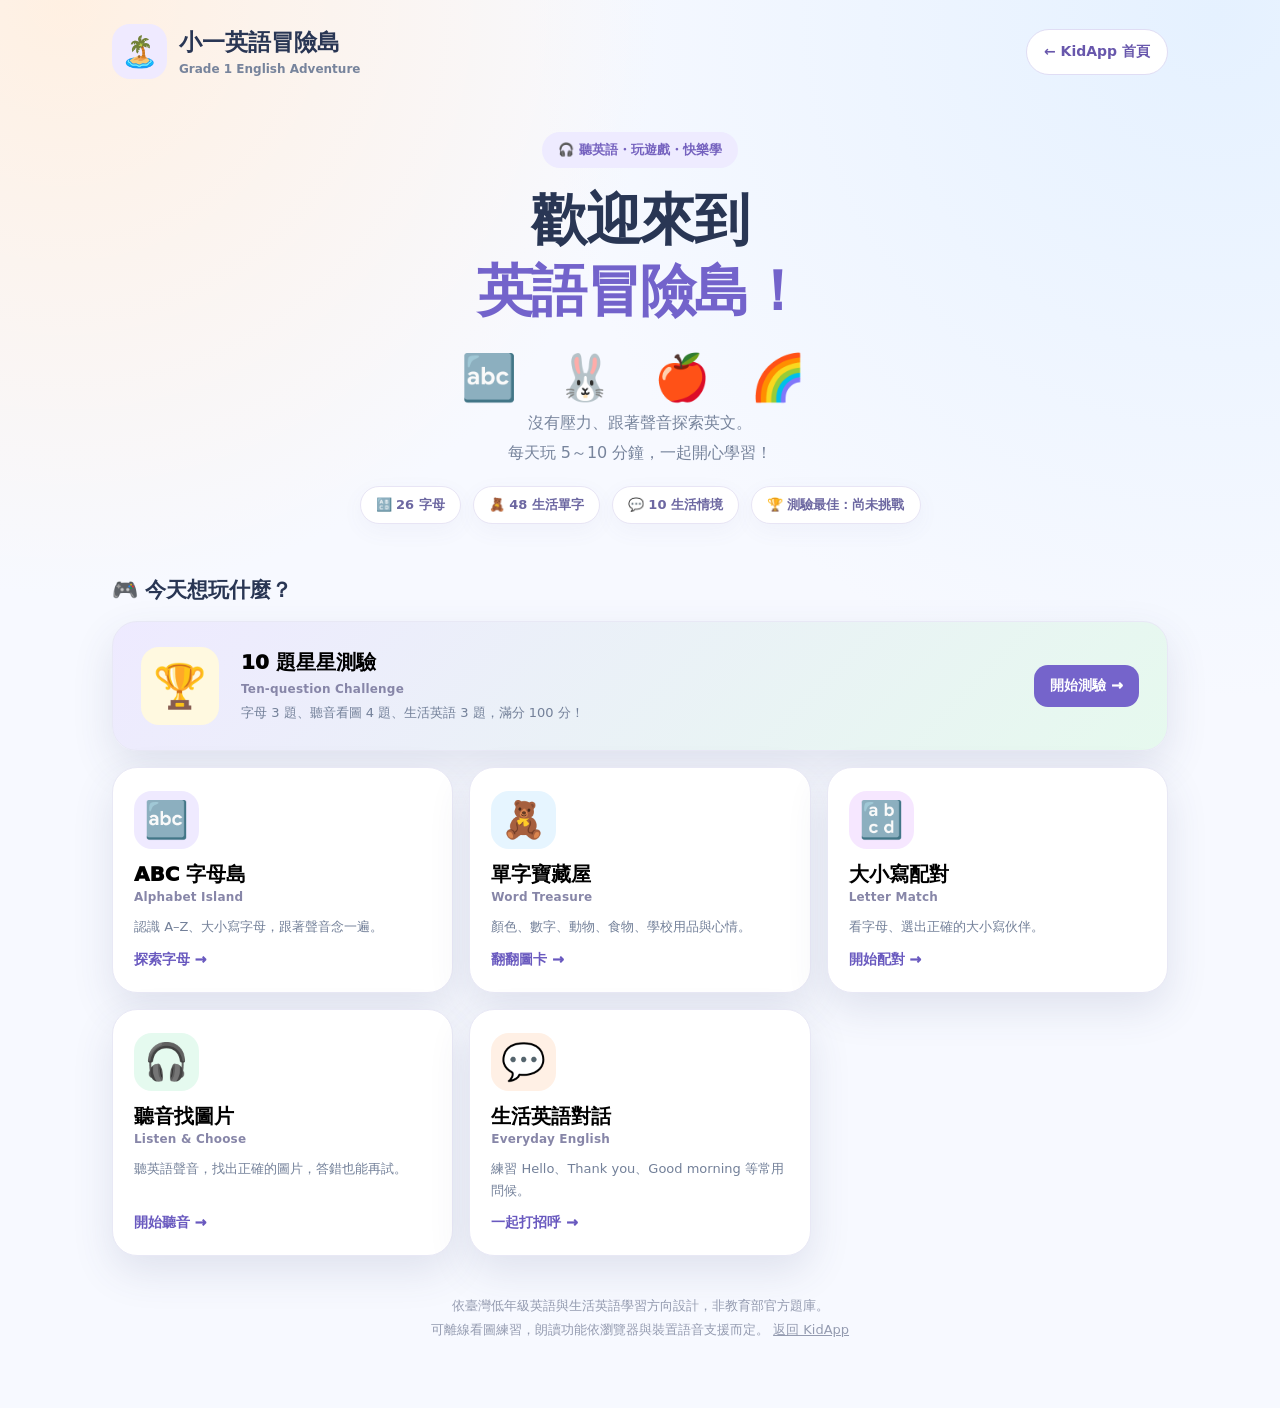
==== apps/english-grade1/index.html @ 3c9b01a4 "Add Grade 1 English Adventure with alphabet, listening, dialogue and 10-question quiz" ====
<!doctype html>
<html lang="zh-Hant">
<head>
<meta charset="utf-8"><meta name="viewport" content="width=device-width,initial-scale=1,viewport-fit=cover"><meta name="theme-color" content="#f7f9ff">
<meta name="description" content="KidApp 小一英語冒險島：以臺灣低年級英語聽說與生活主題為方向，互動認字母、聽音看圖、打招呼和十題星星測驗。">
<title>小一英語冒險島｜KidApp</title>
<style>
:root{--ink:#293654;--light:#77849c;--purple:#7461c5;--edge:#e8e8f5;--mint:#41b59a;--bg:#f7f9ff;--shadow:0 16px 40px #3e4a7920}
*{box-sizing:border-box} html{scroll-behavior:smooth} body{margin:0;background:radial-gradient(circle at 5% 0,#fff0e2 0,transparent 32%),radial-gradient(circle at 95% 1%,#e5f1ff 0,transparent 37%),var(--bg);font-family:ui-rounded,"Noto Sans TC","PingFang TC",system-ui,sans-serif;color:var(--ink);min-height:100vh}button{font:inherit;cursor:pointer;-webkit-tap-highlight-color:transparent}button:focus-visible,a:focus-visible{outline:4px solid #a393ef;outline-offset:3px}button:disabled{cursor:default}a{text-decoration:none;color:inherit}
.shell{max-width:1100px;margin:0 auto;padding:24px 22px 65px}.top{display:flex;align-items:center;justify-content:space-between;gap:14px}.brand{display:flex;gap:12px;align-items:center}.brand-mark{width:55px;height:55px;background:#efeaff;border-radius:18px;display:grid;place-items:center;font-size:30px}.brand b{display:block;font-size:23px;font-weight:950}.brand small{font-size:12px;color:var(--light);font-weight:750}.home-link,.little{display:inline-flex;align-items:center;justify-content:center;min-height:46px;padding:10px 17px;border-radius:99px;font-size:14px;font-weight:850;border:1px solid #e0ddf4;background:white;color:#6857ac}.home-link:hover,.little:hover{background:#f4f0ff}
.hero{text-align:center;padding:53px 20px 42px;position:relative}.hero .bubble{display:inline-block;background:#eeebff;color:#7562bf;padding:9px 16px;border-radius:99px;font-weight:900;font-size:13px}.hero h1{font-size:clamp(32px,5.8vw,56px);font-weight:950;letter-spacing:-1.7px;line-height:1.27;margin:16px 0}.hero h1 span{color:#7363cb}.hero p{font-size:16px;color:var(--light);line-height:1.85;margin:0}.hero-art{font-size:45px;letter-spacing:13px;margin:25px auto 4px}.eyebrow{font-size:21px;font-weight:950;margin:10px 0 17px}.hub-stat{display:flex;gap:12px;justify-content:center;margin-top:19px;flex-wrap:wrap}.stat{border:1px solid #e8e5f5;background:#fff;box-shadow:0 7px 22px #6b61a20d;border-radius:99px;font-size:13px;color:#6c67a1;padding:9px 15px;font-weight:850}
.games{display:grid;grid-template-columns:repeat(3,minmax(0,1fr));gap:16px}.game-card{border:1px solid var(--edge);border-radius:25px;background:#fff;min-height:204px;text-align:left;padding:23px 21px;box-shadow:var(--shadow);display:flex;flex-direction:column;align-items:flex-start;gap:12px;position:relative;transition:transform .18s,box-shadow .18s}.game-card:hover{transform:translateY(-4px);box-shadow:0 20px 50px #4b4e9329}.game-card .card-icon{height:58px;width:65px;border-radius:18px;background:var(--card-bg,#f0eafe);display:grid;place-items:center;font-size:36px}.game-card strong{font-size:20px;font-weight:950}.game-card .english{font-size:12px;letter-spacing:.2px;color:#8786a8;font-weight:800;margin-top:-10px}.game-card .desc{font-size:13px;line-height:1.7;color:#738099;flex:1}.game-card .go{font-size:14px;color:#6959bf;font-weight:950}.game-card.featured{background:linear-gradient(135deg,#eeeaff,#e6f9ee);grid-column:span 3;min-height:130px;flex-direction:row;align-items:center;padding:22px 28px;gap:22px}.game-card.featured .card-icon{width:78px;height:78px;flex-shrink:0;font-size:43px}.game-card.featured .card-contents{display:flex;flex-direction:column;gap:9px;flex:1}.game-card.featured .english{margin:-3px 0}.game-card.featured .go{padding:12px 16px;background:#7564cb;color:white;border-radius:14px}.lesson-head{display:flex;align-items:center;justify-content:space-between;gap:10px;margin:22px 0 19px}.lesson-head strong{font-size:20px;font-weight:950}.lesson-head .actions{display:flex;gap:8px;flex-wrap:wrap;justify-content:end}.scene[hidden],.overlay[hidden]{display:none!important}.panel{background:#fff;border:1px solid var(--edge);border-radius:26px;box-shadow:var(--shadow);padding:29px 27px}.guide{color:var(--light);line-height:1.8;font-size:14px;margin:0 0 18px}.choice-set{display:grid;grid-template-columns:repeat(4,minmax(0,1fr));gap:13px}.tile{background:#fff;border:2px solid #e6e4f5;border-radius:22px;min-height:115px;padding:12px 6px;display:flex;flex-direction:column;align-items:center;justify-content:center;gap:6px;box-shadow:0 5px 0 #eeedf8;transition:transform .12s,border-color .12s}.tile:hover:not(:disabled){transform:translateY(-2px);border-color:#b2a4e3}.tile .pic{font-size:54px;line-height:1.25}.tile .under{font-size:13px;font-weight:850;color:#6b748d}.tile .letter-big{font-size:56px;font-weight:950;color:#7662c7}.tile .number-icon{font-size:45px;font-weight:950;color:#6e66be}.color-dot{width:80px;height:80px;border-radius:50%;border:4px solid #fff;box-shadow:0 0 0 2px #dcdce9;display:inline-block}.tile.correct{background:#e7fbf1;border-color:#44bd90;box-shadow:0 5px 0 #caeedd}.tile.wrong{background:#fff0f0;border-color:#e9929b;box-shadow:0 5px 0 #f7e0e3}.tile.selected{border-color:#9786db;background:#f6f2ff}.text-button{border:1px solid #ddd7f2;background:#fff;border-radius:15px;min-height:47px;padding:9px 16px;font-size:14px;font-weight:850;color:#6c5bb6}.main-button{min-height:51px;background:#7561cd;border:0;color:#fff;font-weight:950;font-size:16px;border-radius:15px;padding:12px 22px;box-shadow:0 5px 0 #5746a0}.main-button:hover{background:#6652ba}.main-button:disabled{opacity:.45}.control-row{display:flex;align-items:center;justify-content:space-between;flex-wrap:wrap;gap:12px;margin-top:25px}.muted{color:var(--light)}
.progress{display:flex;justify-content:space-between;font-size:13px;color:#7a80a0;font-weight:900}.track{height:11px;background:#efecf7;border-radius:99px;overflow:hidden;margin:12px 0 23px}.track span{display:block;background:linear-gradient(90deg,#9681df,#40bfa1);height:100%;width:0%;border-radius:99px;transition:width .2s}.focus{text-align:center;padding:16px 12px 24px}.focus .label{font-size:13px;color:#7868b9;font-weight:900;background:#f1edff;border-radius:99px;display:inline-block;padding:8px 14px}.focus .prompt{font-size:clamp(23px,4vw,33px);font-weight:950;line-height:1.5;margin:15px auto;max-width:690px}.focus .sub{color:#8d8fac;font-size:13px;font-weight:750}.feedback{margin:24px auto 0;text-align:center;padding:15px 16px;background:#f7f6fd;color:#737e98;min-height:64px;border-radius:17px;line-height:1.7;font-weight:800;max-width:770px}.feedback.good{background:#e6f8ef;color:#23885e}.feedback.retry{background:#fff0f1;color:#b9626f}.pic-large{font-size:104px;line-height:1.3}.big-letter{font-size:clamp(82px,18vw,156px);color:#7662c7;line-height:1.2;font-weight:950}.big-letter small{color:#c2afd9;font-size:.52em}.learn-card{display:flex;flex-direction:column;align-items:center;text-align:center;min-height:330px;justify-content:center;background:#f8f5ff;border:1px dashed #d9cff0;border-radius:23px;padding:25px;gap:7px}.learn-card .example{font-size:19px;font-weight:850;color:#7564b5}.learn-card .meaning{color:#75809c}.learn-toolbar{display:flex;justify-content:center;align-items:center;gap:10px;flex-wrap:wrap;margin:19px auto}.tabs{display:flex;gap:8px;overflow:auto;padding:6px 1px 15px}.tab{flex-shrink:0;min-height:44px;padding:9px 15px;border:1px solid #e6e3f5;border-radius:99px;background:white;color:#7a77ab;font-size:13px;font-weight:900}.tab.active{color:white;background:#7664c8;border-color:#7664c8}.word-top{font-size:18px;font-weight:950;margin:6px 0}.word-choice{display:grid;grid-template-columns:repeat(4,1fr);gap:10px}.lesson-index{font-size:12px;color:#7e89a0;font-weight:850}.cards-grid{display:grid;grid-template-columns:repeat(4,minmax(0,1fr));gap:12px}.word-card{padding:14px 10px;border:1px solid #e6e4f2;border-radius:19px;background:#fff;text-align:center;min-height:142px;display:flex;flex-direction:column;align-items:center;justify-content:center;gap:3px}.word-card:hover{background:#f7f4ff}.word-card .symbol{font-size:49px;line-height:1.35}.word-card b{font-size:17px;font-weight:950}.word-card small{font-size:12px;color:#77829c}.sentence-question{font-size:clamp(25px,4vw,37px);font-weight:950;color:#6b58b6;line-height:1.5;margin:16px auto;max-width:700px}.phrase-option{font-size:17px;font-weight:900;min-height:99px}.finish{text-align:center;padding:20px 14px}.finish .trophy{font-size:81px}.finish h2{font-size:clamp(27px,5vw,39px);margin:12px auto}.finish .result{font-size:34px;font-weight:950;color:#bd7c25;background:#fff5df;border-radius:99px;display:inline-block;padding:15px 30px;margin:10px auto}.review{margin:28px auto;text-align:left;max-width:730px}.review details{border:1px solid var(--edge);border-radius:19px;background:#f8f7ff;padding:15px}.review summary{cursor:pointer;font-weight:900}.review li{margin:14px 8px;line-height:1.8;color:#4c5570}.start-gate{text-align:center;padding:50px 22px}.start-gate .art{font-size:64px}.start-gate p{color:#7c83a0;line-height:1.9}.start-gate h2{font-size:30px}.bottom{text-align:center;margin-top:38px;color:#949bb0;font-size:13px;line-height:1.9}
@media(max-width:820px){.games{grid-template-columns:repeat(2,minmax(0,1fr))}.game-card.featured{grid-column:span 2}.choice-set,.cards-grid{grid-template-columns:repeat(3,minmax(0,1fr))}.game-card{min-height:195px}}@media(max-width:540px){.shell{padding:15px 12px 48px}.top{gap:8px}.brand-mark{height:45px;width:45px;font-size:24px}.brand b{font-size:19px}.brand small{font-size:10px}.home-link{font-size:12px;min-height:42px;padding:8px 11px}.hero{padding:42px 11px 35px}.hero .bubble{font-size:12px}.hero p{font-size:14px}.hero-art{font-size:37px;letter-spacing:5px}.games{grid-template-columns:1fr;gap:13px}.game-card,.game-card.featured{grid-column:span 1;min-height:0;padding:20px}.game-card.featured{flex-wrap:wrap;gap:12px}.game-card.featured .card-icon{width:62px;height:62px;font-size:33px}.game-card.featured .go{margin-left:auto}.game-card .card-icon{width:56px;height:56px;font-size:31px}.game-card strong{font-size:19px}.panel{padding:17px 13px;border-radius:19px}.lesson-head{margin:14px 0}.lesson-head strong{font-size:17px}.choice-set{grid-template-columns:repeat(2,minmax(0,1fr));gap:11px}.cards-grid{grid-template-columns:repeat(2,minmax(0,1fr))}.tile{min-height:109px;border-radius:17px}.tile .pic{font-size:49px}.tile .letter-big{font-size:48px}.focus{padding:17px 5px}.focus .prompt{font-size:24px}.control-row{flex-direction:row}.control-row .main-button{margin-left:auto}.learn-card{min-height:280px}.big-letter{font-size:103px}.pic-large{font-size:82px}.word-card{min-height:135px}.word-card .symbol{font-size:39px}.sentence-question{font-size:26px}.phrase-option{font-size:15px}.start-gate{padding:34px 10px}}
@media(max-width:350px){.brand b{font-size:17px}.home-link{font-size:11px;padding:7px 9px}.tile .under{font-size:11px}.game-card.featured .go{width:100%;text-align:center}.hero-art{font-size:31px}}
@media(prefers-reduced-motion:reduce){*,*:before,*:after{animation:none!important;transition:none!important;scroll-behavior:auto!important}}
</style>
</head>
<body><main class="shell"><header class="top"><div class="brand"><div class="brand-mark" aria-hidden="true">🏝️</div><div><b>小一英語冒險島</b><small>Grade 1 English Adventure</small></div></div><a class="home-link" href="../../">← KidApp 首頁</a></header>
<section id="homeScene" class="scene"><div class="hero"><div class="bubble">🎧 聽英語・玩遊戲・快樂學</div><h1>歡迎來到<br><span>英語冒險島！</span></h1><div class="hero-art" aria-hidden="true">🔤 🐰 🍎 🌈</div><p>沒有壓力、跟著聲音探索英文。<br>每天玩 5～10 分鐘，一起開心學習！</p><div class="hub-stat"><span class="stat">🔠 26 字母</span><span class="stat">🧸 48 生活單字</span><span class="stat">💬 10 生活情境</span><span class="stat" id="bestBadge">🏆 最佳測驗：尚未挑戰</span></div></div><h2 class="eyebrow">🎮 今天想玩什麼？</h2><div class="games">
<button type="button" class="game-card featured" data-launch="exam" style="--card-bg:#fff9e0"><span class="card-icon">🏆</span><span class="card-contents"><strong>10 題星星測驗</strong><span class="english">Ten-question Challenge</span><span class="desc">字母 3 題、聽音看圖 4 題、生活英語 3 題，滿分 100 分！</span></span><span class="go">開始測驗 →</span></button>
<button type="button" class="game-card" data-launch="letters" style="--card-bg:#efeaff"><span class="card-icon">🔤</span><strong>ABC 字母島</strong><span class="english">Alphabet Island</span><span class="desc">認識 A–Z、大小寫字母，跟著聲音念一遍。</span><span class="go">探索字母 →</span></button>
<button type="button" class="game-card" data-launch="words" style="--card-bg:#e6f5ff"><span class="card-icon">🧸</span><strong>單字寶藏屋</strong><span class="english">Word Treasure</span><span class="desc">顏色、數字、動物、食物、學校用品與心情。</span><span class="go">翻翻圖卡 →</span></button>
<button type="button" class="game-card" data-launch="letter-game" style="--card-bg:#f6e7ff"><span class="card-icon">🔡</span><strong>大小寫配對</strong><span class="english">Letter Match</span><span class="desc">看字母、選出正確的大小寫伙伴。</span><span class="go">開始配對 →</span></button>
<button type="button" class="game-card" data-launch="listen" style="--card-bg:#e5faef"><span class="card-icon">🎧</span><strong>聽音找圖片</strong><span class="english">Listen & Choose</span><span class="desc">聽英語聲音，找出正確的圖片，答錯也能再試。</span><span class="go">開始聽音 →</span></button>
<button type="button" class="game-card" data-launch="dialogue" style="--card-bg:#fff0e5"><span class="card-icon">💬</span><strong>生活英語對話</strong><span class="english">Everyday English</span><span class="desc">練習 Hello、Thank you、Good morning 等常用問候。</span><span class="go">一起打招呼 →</span></button>
</div></section>
<section id="gateScene" class="scene" hidden><div class="panel start-gate"><div class="art">🔊 🎈 🎧</div><h2>準備好聽英文了嗎？</h2><p>開始後，題目會自動念一次英文。<br>想再聽一遍也可以按喇叭按鈕喔！</p><button id="gateGo" class="main-button">▶ 開始學習</button><p style="font-size:12px">部分手機瀏覽器需要先點一下，才能播放語音。</p></div></section>
<section id="playScene" class="scene" hidden><div class="lesson-head"><strong id="sceneTitle">英文冒險</strong><div class="actions"><button type="button" class="little" id="repeatButton">🔊 再聽一次</button><button type="button" class="little" id="returnHome">⌂ 選遊戲</button></div></div><div id="mainPanel" class="panel"></div></section>
<footer class="bottom">依臺灣低年級英語與生活英語學習方向設計，非教育部官方題庫。<br>可離線看圖練習，朗讀功能依瀏覽器與裝置語音支援而定。 <a href="../../" style="text-decoration:underline">返回 KidApp</a></footer>
</main>
<script>
const ALPHABET=[{"u": "A", "l": "a", "word": "Apple", "icon": "🍎"}, {"u": "B", "l": "b", "word": "Ball", "icon": "⚽"}, {"u": "C", "l": "c", "word": "Cat", "icon": "🐱"}, {"u": "D", "l": "d", "word": "Dog", "icon": "🐶"}, {"u": "E", "l": "e", "word": "Egg", "icon": "🥚"}, {"u": "F", "l": "f", "word": "Fish", "icon": "🐟"}, {"u": "G", "l": "g", "word": "Goat", "icon": "🐐"}, {"u": "H", "l": "h", "word": "Hat", "icon": "🎩"}, {"u": "I", "l": "i", "word": "Ice cream", "icon": "🍦"}, {"u": "J", "l": "j", "word": "Juice", "icon": "🧃"}, {"u": "K", "l": "k", "word": "Kite", "icon": "🪁"}, {"u": "L", "l": "l", "word": "Lion", "icon": "🦁"}, {"u": "M", "l": "m", "word": "Moon", "icon": "🌙"}, {"u": "N", "l": "n", "word": "Nest", "icon": "🪺"}, {"u": "O", "l": "o", "word": "Orange", "icon": "🍊"}, {"u": "P", "l": "p", "word": "Panda", "icon": "🐼"}, {"u": "Q", "l": "q", "word": "Queen", "icon": "👑"}, {"u": "R", "l": "r", "word": "Rabbit", "icon": "🐰"}, {"u": "S", "l": "s", "word": "Sun", "icon": "☀️"}, {"u": "T", "l": "t", "word": "Tiger", "icon": "🐯"}, {"u": "U", "l": "u", "word": "Umbrella", "icon": "☂️"}, {"u": "V", "l": "v", "word": "Van", "icon": "🚐"}, {"u": "W", "l": "w", "word": "Water", "icon": "💧"}, {"u": "X", "l": "x", "word": "X-ray", "icon": "🩻"}, {"u": "Y", "l": "y", "word": "Yo-yo", "icon": "🪀"}, {"u": "Z", "l": "z", "word": "Zebra", "icon": "🦓"}];
const WORDS=[{"id": "w01", "category": "colors", "en": "Red", "zh": "紅色", "icon": "🔴", "hex": "#fa6066"}, {"id": "w02", "category": "colors", "en": "Blue", "zh": "藍色", "icon": "🔵", "hex": "#388bff"}, {"id": "w03", "category": "colors", "en": "Yellow", "zh": "黃色", "icon": "🟡", "hex": "#ffd142"}, {"id": "w04", "category": "colors", "en": "Green", "zh": "綠色", "icon": "🟢", "hex": "#45b875"}, {"id": "w05", "category": "colors", "en": "Orange", "zh": "橘色", "icon": "🟠", "hex": "#ff9d4c"}, {"id": "w06", "category": "colors", "en": "Purple", "zh": "紫色", "icon": "🟣", "hex": "#9465d9"}, {"id": "w07", "category": "colors", "en": "Pink", "zh": "粉紅色", "icon": "🩷", "hex": "#f19dc1"}, {"id": "w08", "category": "colors", "en": "Black", "zh": "黑色", "icon": "⚫", "hex": "#363746"}, {"id": "w09", "category": "numbers", "en": "One", "zh": "一", "icon": "🔢"}, {"id": "w10", "category": "numbers", "en": "Two", "zh": "二", "icon": "🔢"}, {"id": "w11", "category": "numbers", "en": "Three", "zh": "三", "icon": "🔢"}, {"id": "w12", "category": "numbers", "en": "Four", "zh": "四", "icon": "🔢"}, {"id": "w13", "category": "numbers", "en": "Five", "zh": "五", "icon": "🔢"}, {"id": "w14", "category": "numbers", "en": "Six", "zh": "六", "icon": "🔢"}, {"id": "w15", "category": "numbers", "en": "Seven", "zh": "七", "icon": "🔢"}, {"id": "w16", "category": "numbers", "en": "Eight", "zh": "八", "icon": "🔢"}, {"id": "w17", "category": "numbers", "en": "Nine", "zh": "九", "icon": "🔢"}, {"id": "w18", "category": "numbers", "en": "Ten", "zh": "十", "icon": "🔢"}, {"id": "w19", "category": "animals", "en": "Cat", "zh": "貓", "icon": "🐱"}, {"id": "w20", "category": "animals", "en": "Dog", "zh": "狗", "icon": "🐶"}, {"id": "w21", "category": "animals", "en": "Bird", "zh": "鳥", "icon": "🐦"}, {"id": "w22", "category": "animals", "en": "Fish", "zh": "魚", "icon": "🐟"}, {"id": "w23", "category": "animals", "en": "Rabbit", "zh": "兔子", "icon": "🐰"}, {"id": "w24", "category": "animals", "en": "Elephant", "zh": "大象", "icon": "🐘"}, {"id": "w25", "category": "animals", "en": "Lion", "zh": "獅子", "icon": "🦁"}, {"id": "w26", "category": "animals", "en": "Cow", "zh": "乳牛", "icon": "🐮"}, {"id": "w27", "category": "food", "en": "Apple", "zh": "蘋果", "icon": "🍎"}, {"id": "w28", "category": "food", "en": "Banana", "zh": "香蕉", "icon": "🍌"}, {"id": "w29", "category": "food", "en": "Bread", "zh": "麵包", "icon": "🍞"}, {"id": "w30", "category": "food", "en": "Egg", "zh": "雞蛋", "icon": "🥚"}, {"id": "w31", "category": "food", "en": "Milk", "zh": "牛奶", "icon": "🥛"}, {"id": "w32", "category": "food", "en": "Water", "zh": "水", "icon": "💧"}, {"id": "w33", "category": "food", "en": "Cake", "zh": "蛋糕", "icon": "🍰"}, {"id": "w34", "category": "food", "en": "Orange", "zh": "橘子", "icon": "🍊"}, {"id": "w35", "category": "school", "en": "Book", "zh": "書", "icon": "📘"}, {"id": "w36", "category": "school", "en": "Pencil", "zh": "鉛筆", "icon": "✏️"}, {"id": "w37", "category": "school", "en": "Pen", "zh": "原子筆", "icon": "🖊️"}, {"id": "w38", "category": "school", "en": "Bag", "zh": "書包", "icon": "🎒"}, {"id": "w39", "category": "school", "en": "Ruler", "zh": "尺", "icon": "📏"}, {"id": "w40", "category": "school", "en": "Chair", "zh": "椅子", "icon": "🪑"}, {"id": "w41", "category": "school", "en": "Scissors", "zh": "剪刀", "icon": "✂️"}, {"id": "w42", "category": "school", "en": "School", "zh": "學校", "icon": "🏫"}, {"id": "w43", "category": "feelings", "en": "Happy", "zh": "開心", "icon": "😄"}, {"id": "w44", "category": "feelings", "en": "Sad", "zh": "難過", "icon": "😢"}, {"id": "w45", "category": "feelings", "en": "Angry", "zh": "生氣", "icon": "😠"}, {"id": "w46", "category": "feelings", "en": "Sleepy", "zh": "想睡覺", "icon": "🥱"}, {"id": "w47", "category": "feelings", "en": "Surprised", "zh": "驚訝", "icon": "😮"}, {"id": "w48", "category": "feelings", "en": "Scared", "zh": "害怕", "icon": "😨"}];
const CATEGORIES=[{"id": "colors", "name": "繽紛顏色", "en": "Colors", "emoji": "🎨", "bg": "#ffe9f1"}, {"id": "numbers", "name": "快樂數數", "en": "Numbers 1–10", "emoji": "🔢", "bg": "#e8f4ff"}, {"id": "animals", "name": "可愛動物", "en": "Animals", "emoji": "🐶", "bg": "#fff0dc"}, {"id": "food", "name": "好吃食物", "en": "Food & Drinks", "emoji": "🍎", "bg": "#fff0e8"}, {"id": "school", "name": "學校用品", "en": "At School", "emoji": "🎒", "bg": "#edebff"}, {"id": "feelings", "name": "心情表情", "en": "Feelings", "emoji": "😊", "bg": "#e5f8ed"}];
const PHRASES=[{"id": "p01", "speak": "Hello!", "zh": "你好！", "answer": "Hello!", "answerZh": "你好！", "icon": "👋"}, {"id": "p02", "speak": "Good morning!", "zh": "早安！", "answer": "Good morning!", "answerZh": "早安！", "icon": "🌞"}, {"id": "p03", "speak": "Goodbye!", "zh": "再見！", "answer": "Bye!", "answerZh": "再見！", "icon": "👋"}, {"id": "p04", "speak": "Thank you!", "zh": "謝謝！", "answer": "You're welcome!", "answerZh": "不客氣！", "icon": "💝"}, {"id": "p05", "speak": "I'm sorry.", "zh": "對不起。", "answer": "It's okay.", "answerZh": "沒關係。", "icon": "🤝"}, {"id": "p06", "speak": "How are you?", "zh": "你好嗎？", "answer": "I'm fine, thank you.", "answerZh": "我很好，謝謝。", "icon": "😊"}, {"id": "p07", "speak": "What's your name?", "zh": "你叫什麼名字？", "answer": "My name is Amy.", "answerZh": "我叫 Amy。", "icon": "🙋"}, {"id": "p08", "speak": "Please sit down.", "zh": "請坐下。", "answer": "Okay!", "answerZh": "好的！", "icon": "🪑"}, {"id": "p09", "speak": "See you!", "zh": "下次見！", "answer": "See you!", "answerZh": "下次見！", "icon": "🌈"}, {"id": "p10", "speak": "Good night!", "zh": "晚安！", "answer": "Good night!", "answerZh": "晚安！", "icon": "🌙"}];
const $=id=>document.getElementById(id);
const shuffle=arr=>{let a=[...arr];for(let i=a.length-1;i>0;i--){let j=Math.floor(Math.random()*(i+1));[a[i],a[j]]=[a[j],a[i]];}return a;};
const safe=x=>String(x).replace(/[&<>"']/g,ch=>({'&':'&amp;','<':'&lt;','>':'&gt;','"':'&quot;',"'":'&#39;'}[ch]));
let mode='home',seq=[],pos=0,current=null,wrong=new Set(),solved=false,sessionStars=0,answers=[],hinted=false,wordCat='colors',learnIndex=0,letterIndex=0,autoAudio=true,utterSerial=0,lessonMode='';
const BEST_KEY='kidapp-grade1-english-best-v1';
function best(){try{return Number(localStorage.getItem(BEST_KEY)||0)||0;}catch{return 0}}
function setBest(v){try{localStorage.setItem(BEST_KEY,String(Math.max(best(),v)));}catch{}}
function refreshBest(){let played=false;try{played=localStorage.getItem(BEST_KEY)!==null}catch{}$('bestBadge').textContent='🏆 測驗最佳：'+(played?best()+' 分':'尚未挑戰');}
function scene(name){for(const id of ['homeScene','gateScene','playScene'])$(id).hidden=id!==name;window.scrollTo({top:0,behavior:'instant'});}
function voices(){return 'speechSynthesis' in window?speechSynthesis.getVoices():[]}
function stop(){utterSerial++;try{speechSynthesis.cancel();}catch{}}
function speak(text,lang='en-US'){if(!('speechSynthesis' in window))return;stop();try{const u=new SpeechSynthesisUtterance(text);u.lang=lang;u.rate=.79;u.pitch=1.05;const all=voices();u.voice=all.find(v=>v.lang.toLowerCase()===lang.toLowerCase())||all.find(v=>v.lang.toLowerCase().startsWith('en'))||null;speechSynthesis.speak(u);}catch{}}
function begin(what){mode=what;lessonMode=what;scene('gateScene')}
function gateStart(){scene('playScene');if(mode==='letters'){letterIndex=0;renderLetter();return;}if(mode==='words'){wordCat='colors';learnIndex=0;renderWords();return;}
 if(mode==='exam'){seq=shuffle(ALPHABET).slice(0,3).map(x=>({type:'letter',id:x.u,answer:x.l,letter:x})).concat(shuffle(WORDS).slice(0,4).map(x=>({type:'word',id:x.id,answer:x.id,word:x})),shuffle(PHRASES).slice(0,3).map(x=>({type:'phrase',id:x.id,answer:x.answer,phrase:x})));seq=shuffle(seq);}else if(mode==='letter-game'){seq=shuffle(ALPHABET).slice(0,10).map(x=>({type:'letter',id:x.u,answer:x.l,letter:x}));}else if(mode==='listen'){seq=shuffle(WORDS).slice(0,10).map(x=>({type:'word',id:x.id,answer:x.id,word:x}));}else if(mode==='dialogue'){seq=shuffle(PHRASES).map(x=>({type:'phrase',id:x.id,answer:x.answer,phrase:x}));}pos=0;sessionStars=0;answers=[];renderQuestion();}
function pic(w){if(w.category==='colors')return `<span class="color-dot" style="background:${w.hex}" aria-hidden="true"></span>`;if(w.category==='numbers'){let n=WORDS.filter(x=>x.category==='numbers').indexOf(w)+1;return `<span class="number-icon">${n}</span>`;}return `<span class="pic" aria-hidden="true">${w.icon}</span>`;}
function renderLetter(){const a=ALPHABET[letterIndex];current={speaking:a.u};$('sceneTitle').textContent='🔤 ABC 字母島 · '+(letterIndex+1)+'/26';$('repeatButton').hidden=false;$('mainPanel').innerHTML=`<div class="lesson-index">第 ${letterIndex+1} / 26 個字母</div><div class="learn-card"><div class="big-letter">${a.u}<small>${a.l}</small></div><div class="pic-large">${a.icon}</div><div class="example">${a.u} is for ${safe(a.word)}</div><div class="meaning">聽一聽，跟著念一遍！</div></div><div class="learn-toolbar"><button class="text-button" id="prevLetter" ${letterIndex===0?'disabled':''}>← 上一個</button><button class="main-button" id="soundLetter">🔊 聽字母</button><button class="text-button" id="nextLetter">${letterIndex===25?'回到 A ↻':'下一個 →'}</button></div>`;
 $('prevLetter').onclick=()=>{letterIndex=Math.max(0,letterIndex-1);renderLetter()};$('nextLetter').onclick=()=>{letterIndex=(letterIndex+1)%26;renderLetter()};$('soundLetter').onclick=()=>speak(`Letter ${a.u}. ${a.word}.`);speak(`Letter ${a.u}. ${a.word}.`);}
function renderWords(){const list=WORDS.filter(w=>w.category===wordCat);const c=CATEGORIES.find(c=>c.id===wordCat);$('sceneTitle').textContent='🧸 單字寶藏屋';$('repeatButton').hidden=false;const w=list[learnIndex]||list[0];current={speaking:w.en};$('mainPanel').innerHTML=`<div class="tabs" id="catTabs">${CATEGORIES.map(t=>`<button type="button" class="tab ${t.id===wordCat?'active':''}" data-cat="${t.id}">${t.emoji} ${t.name}</button>`).join('')}</div><div class="learn-card" style="background:${c.bg}"><span class="lesson-index">${learnIndex+1} / ${list.length}</span><div style="font-size:94px;line-height:1.4">${pic(w)}</div><div style="font-size:31px;font-weight:950">${safe(w.en)}</div><div style="font-size:18px;color:#73779f;font-weight:900">${safe(w.zh)}</div></div><div class="learn-toolbar"><button type="button" class="text-button" id="prevWord">← 上一張</button><button type="button" class="main-button" id="playWord">🔊 聽單字</button><button type="button" class="text-button" id="nextWord">下一張 →</button></div>`;
 for(const b of $('catTabs').children)b.onclick=()=>{wordCat=b.dataset.cat;learnIndex=0;renderWords()};$('prevWord').onclick=()=>{learnIndex=(learnIndex+list.length-1)%list.length;renderWords()};$('nextWord').onclick=()=>{learnIndex=(learnIndex+1)%list.length;renderWords()};$('playWord').onclick=()=>speak(w.en);speak(w.en);}
function choicesFor(q){if(q.type==='letter'){const others=shuffle(ALPHABET.filter(x=>x.l!==q.answer)).slice(0,3).map(x=>x.l);return shuffle([q.answer,...others]);}if(q.type==='word'){const others=shuffle(WORDS.filter(x=>x.category===q.word.category&&x.id!==q.id)).slice(0,3).map(x=>x.id);return shuffle([q.id,...others]);}return shuffle([q.answer,...shuffle(PHRASES.filter(x=>x.answer!==q.answer).map(x=>x.answer)).filter((x,i,a)=>a.indexOf(x)===i).slice(0,3)]);}
function renderQuestion(){if(pos>=seq.length){finish();return;}solved=false;wrong=new Set();hinted=false;const q=seq[pos];current=q;const isExam=mode==='exam';$('sceneTitle').textContent=({exam:'🏆 10 題星星測驗','letter-game':'🔡 大小寫配對',listen:'🎧 聽音找圖片',dialogue:'💬 生活英語對話'})[mode];$('repeatButton').hidden=false;const options=choicesFor(q);const label=q.type==='letter'?'請找出正確的小寫字母':q.type==='word'?'請聽英文，選出正確圖片':'聽一聽，哪個回答最適合？';let prompt=q.type==='letter'?`<div style="font-size:76px;font-weight:950;color:#7965ce">${q.letter.u}</div>`:q.type==='word'?'<div style="font-size:54px">🎧</div>':`<div class="sentence-question">${safe(q.phrase.speak)}</div><div class="muted">${safe(q.phrase.zh)}</div>`;
 const cards=options.map((o,i)=>{if(q.type==='letter')return `<button class="tile" data-answer="${safe(o)}"><span class="letter-big">${safe(o)}</span></button>`;if(q.type==='word'){let w=WORDS.find(x=>x.id===o);return `<button class="tile" data-answer="${safe(o)}">${pic(w)}<span class="under">${safe(w.zh)}</span></button>`;}return `<button class="tile phrase-option" data-answer="${safe(o)}"><span>${safe(o)}</span></button>`;}).join('');
 $('mainPanel').innerHTML=`<div class="progress"><span>第 ${pos+1} / ${seq.length} 題</span><span>${isExam?'每題 10 分・滿分 100 分':'⭐ 已完成 '+sessionStars+' 題'}</span></div><div class="track"><span style="width:${(pos/seq.length)*100}%"></span></div><div class="focus"><span class="label">${safe(label)}</span>${prompt}${q.type==='word'?'<p class="sub">🔊 聽英文，不用會拼字也能回答喔！</p>':''}</div><div class="choice-set" id="options">${cards}</div><div id="feed" class="feedback" role="status" aria-live="polite">${isExam?'測驗中不顯示正確答案，完成後一起看結果。':'選一個答案試試看！答錯還可以再試一次。'}</div><div class="control-row"><button id="hintButton" type="button" class="text-button" ${isExam?'hidden':''}>💡 提示</button><button id="nextButton" type="button" class="main-button" hidden>${pos===seq.length-1?(isExam?'查看測驗成績 →':'完成挑戰 →'):'下一題 →'}</button></div>`;
 for(const b of $('options').children)b.onclick=()=>choose(b.dataset.answer,b);$('hintButton').onclick=()=>hint();$('nextButton').onclick=()=>{pos++;renderQuestion();};speak(q.type==='letter'?'Letter '+q.letter.u:q.type==='word'?q.word.en:q.phrase.speak);}
function choose(value,b){if(solved||wrong.has(value))return;const q=current,correct=value===q.answer,isExam=mode==='exam';if(isExam){solved=true;answers.push({q,selected:value,right:correct});if(correct)sessionStars++;for(const a of $('options').children){a.disabled=true;if(a===b)a.classList.add('selected');}$('feed').textContent='✏️ 已記錄答案，繼續下一題吧！';$('nextButton').hidden=false;return;}
 if(!correct){wrong.add(value);b.classList.add('wrong');b.disabled=true;$('feed').className='feedback retry';$('feed').textContent='再試一次，你一定做得到！ 🌱';return;}
 solved=true;sessionStars++;for(const el of $('options').children){el.disabled=true;if(el===b)el.classList.add('correct');}$('feed').className='feedback good';$ ('feed').textContent='太棒了！你答對了！ ⭐';$('nextButton').hidden=false;}
function hint(){if(mode==='exam'||solved||hinted)return;hinted=true;const q=current;const bs=[...$('options').children];for(const b of bs){if(b.dataset.answer===q.answer){b.style.boxShadow='0 0 0 5px #d3c9ff';}}$('feed').textContent='💡 看看哪個選項在閃閃發亮！';}
function finish(){stop();$('repeatButton').hidden=true;const isExam=mode==='exam';let pts=sessionStars*10;if(isExam)setBest(pts);let desc=isExam?`答對 ${sessionStars} 題、答錯 ${10-sessionStars} 題；每題 10 分。`:`完成 ${seq.length} 題挑戰，收集了 ${sessionStars} 顆星星！`;
 let review='';if(isExam){review=`<div class="review"><details><summary>📚 查看 10 題答案與解析</summary><ol>${answers.map(x=>{let name=x.q.type==='letter'?`字母 ${x.q.letter.u}`:x.q.type==='word'?`聽音單字 ${x.q.word.en}`:`生活英語 ${x.q.phrase.speak}`;let right=x.q.type==='word'?WORDS.find(w=>w.id===x.q.answer).en:x.q.answer;let selected=x.q.type==='word'?WORDS.find(w=>w.id===x.selected).en:x.selected;return `<li>${x.right?'✅':'📌'} ${safe(name)}<div>你的答案：${safe(selected)}<br>正確答案：<strong>${safe(right)}</strong></div></li>`;}).join('')}</ol></details></div>`;}
 $('mainPanel').innerHTML=`<div class="finish"><div class="trophy">${isExam?(pts===100?'🏆':'🎖️'):'🎉'}</div><h2>${isExam?(pts===100?'滿分！英語小達人！':'測驗完成！繼續加油！'):'你完成今天的冒險了！'}</h2><p class="muted">${safe(desc)}</p><div class="result">${isExam?`${pts} / 100 分`:`⭐ ${sessionStars} 顆`}</div>${review}<div class="learn-toolbar"><button class="main-button" id="retryButton">${isExam?'再抽 10 題測驗 ↻':'再玩一次 ↻'}</button><button class="text-button" id="menuButton">選別的遊戲</button></div></div>`;$('retryButton').onclick=()=>gateStart();$('menuButton').onclick=()=>goHome();}
function goHome(){stop();mode='home';scene('homeScene');refreshBest();}
$('gateGo').onclick=gateStart;$('returnHome').onclick=goHome;
$('repeatButton').onclick=()=>{if(mode==='letters'){let a=ALPHABET[letterIndex];speak(`Letter ${a.u}. ${a.word}.`);}else if(mode==='words'){speak(WORDS.filter(x=>x.category===wordCat)[learnIndex].en);}else if(current&&current.type){speak(current.type==='letter'?'Letter '+current.letter.u:current.type==='word'?current.word.en:current.phrase.speak);}};
for(const b of document.querySelectorAll('[data-launch]'))b.onclick=()=>begin(b.dataset.launch);
refreshBest();scene('homeScene');
</script></body></html>
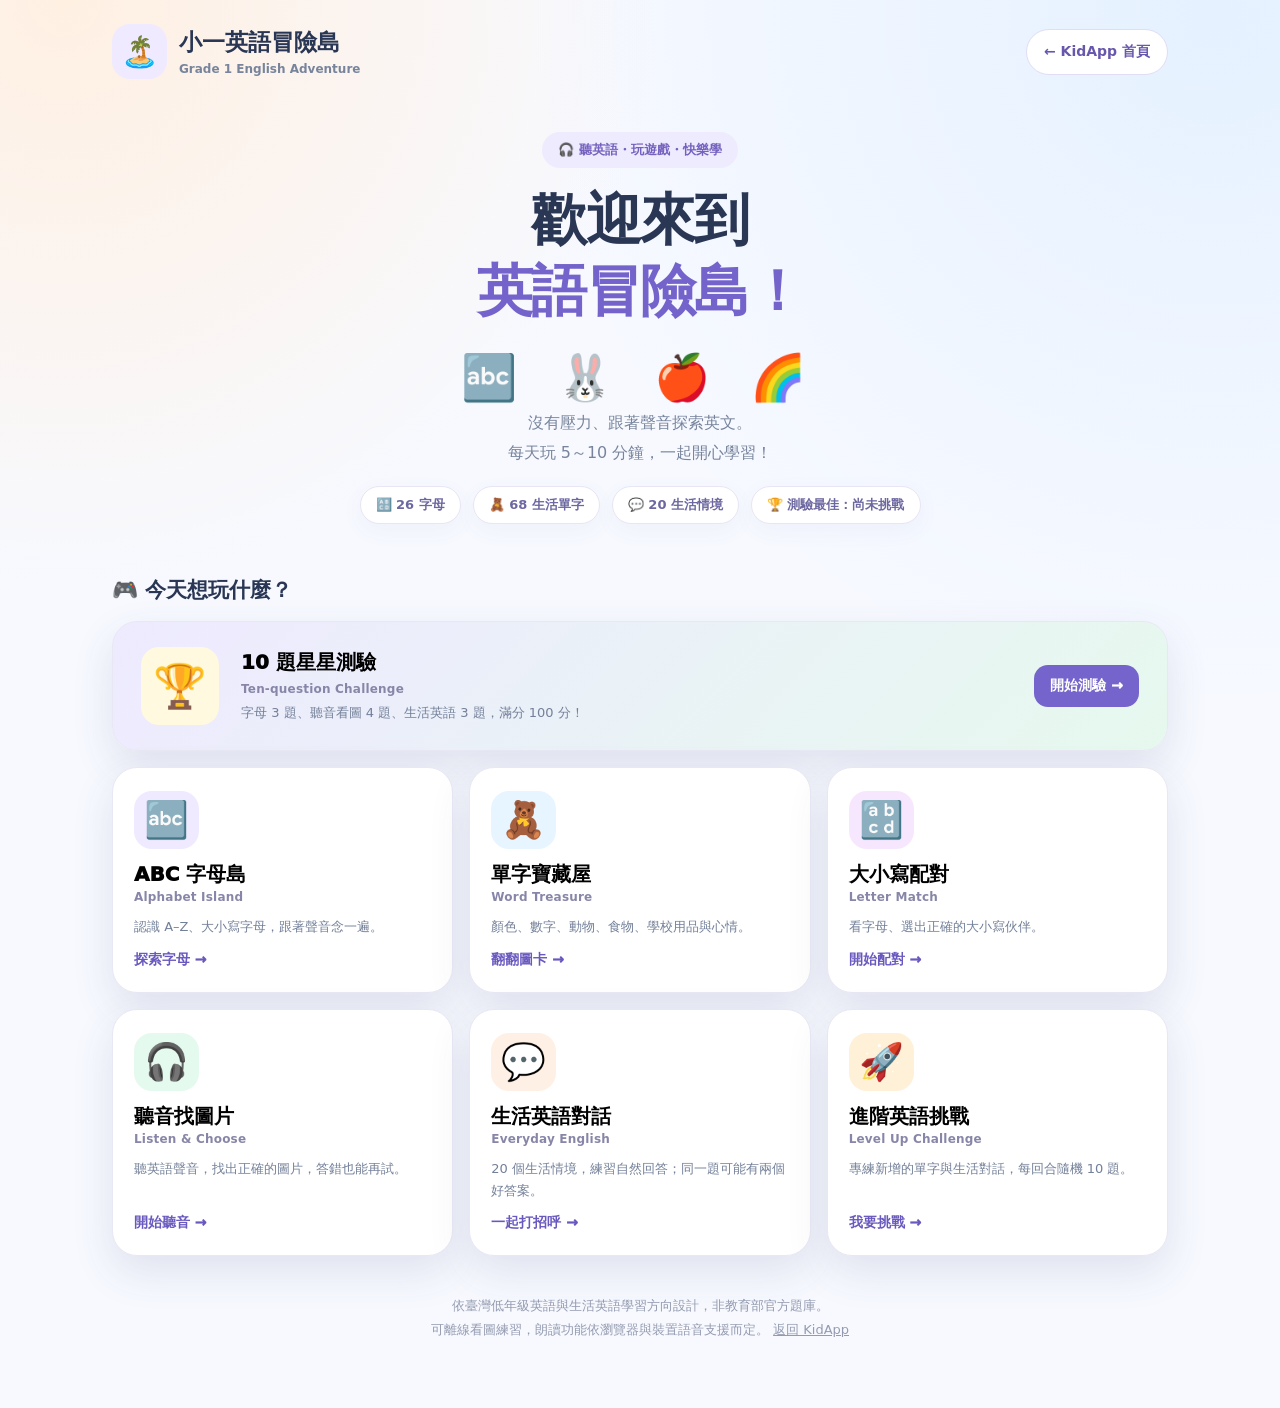
==== commit f3de788e: "English v1.2: add 20 advanced words and 10 natural-response scenarios with dedicated challenge mode" ====
--- a/apps/english-grade1/index.html
+++ b/apps/english-grade1/index.html
@@ -14,16 +14,18 @@
 @media(max-width:820px){.games{grid-template-columns:repeat(2,minmax(0,1fr))}.game-card.featured{grid-column:span 2}.choice-set,.cards-grid{grid-template-columns:repeat(3,minmax(0,1fr))}.game-card{min-height:195px}}@media(max-width:540px){.shell{padding:15px 12px 48px}.top{gap:8px}.brand-mark{height:45px;width:45px;font-size:24px}.brand b{font-size:19px}.brand small{font-size:10px}.home-link{font-size:12px;min-height:42px;padding:8px 11px}.hero{padding:42px 11px 35px}.hero .bubble{font-size:12px}.hero p{font-size:14px}.hero-art{font-size:37px;letter-spacing:5px}.games{grid-template-columns:1fr;gap:13px}.game-card,.game-card.featured{grid-column:span 1;min-height:0;padding:20px}.game-card.featured{flex-wrap:wrap;gap:12px}.game-card.featured .card-icon{width:62px;height:62px;font-size:33px}.game-card.featured .go{margin-left:auto}.game-card .card-icon{width:56px;height:56px;font-size:31px}.game-card strong{font-size:19px}.panel{padding:17px 13px;border-radius:19px}.lesson-head{margin:14px 0}.lesson-head strong{font-size:17px}.choice-set{grid-template-columns:repeat(2,minmax(0,1fr));gap:11px}.cards-grid{grid-template-columns:repeat(2,minmax(0,1fr))}.tile{min-height:109px;border-radius:17px}.tile .pic{font-size:49px}.tile .letter-big{font-size:48px}.focus{padding:17px 5px}.focus .prompt{font-size:24px}.control-row{flex-direction:row}.control-row .main-button{margin-left:auto}.learn-card{min-height:280px}.big-letter{font-size:103px}.pic-large{font-size:82px}.word-card{min-height:135px}.word-card .symbol{font-size:39px}.sentence-question{font-size:26px}.phrase-option{font-size:15px}.start-gate{padding:34px 10px}}
 @media(max-width:350px){.brand b{font-size:17px}.home-link{font-size:11px;padding:7px 9px}.tile .under{font-size:11px}.game-card.featured .go{width:100%;text-align:center}.hero-art{font-size:31px}}
 @media(prefers-reduced-motion:reduce){*,*:before,*:after{animation:none!important;transition:none!important;scroll-behavior:auto!important}}
+.difficulty-pill{display:inline-flex;margin:10px auto 3px;padding:6px 11px;border-radius:99px;background:#fff1d4;color:#99621e;font-size:12px;font-weight:900;line-height:1.5}.choice-set .phrase-option{overflow-wrap:anywhere;word-break:normal}@media(max-width:540px){.difficulty-pill{margin:9px auto 2px}}
 </style>
 </head>
 <body><main class="shell"><header class="top"><div class="brand"><div class="brand-mark" aria-hidden="true">🏝️</div><div><b>小一英語冒險島</b><small>Grade 1 English Adventure</small></div></div><a class="home-link" href="../../">← KidApp 首頁</a></header>
-<section id="homeScene" class="scene"><div class="hero"><div class="bubble">🎧 聽英語・玩遊戲・快樂學</div><h1>歡迎來到<br><span>英語冒險島！</span></h1><div class="hero-art" aria-hidden="true">🔤 🐰 🍎 🌈</div><p>沒有壓力、跟著聲音探索英文。<br>每天玩 5～10 分鐘，一起開心學習！</p><div class="hub-stat"><span class="stat">🔠 26 字母</span><span class="stat">🧸 48 生活單字</span><span class="stat">💬 10 生活情境</span><span class="stat" id="bestBadge">🏆 最佳測驗：尚未挑戰</span></div></div><h2 class="eyebrow">🎮 今天想玩什麼？</h2><div class="games">
+<section id="homeScene" class="scene"><div class="hero"><div class="bubble">🎧 聽英語・玩遊戲・快樂學</div><h1>歡迎來到<br><span>英語冒險島！</span></h1><div class="hero-art" aria-hidden="true">🔤 🐰 🍎 🌈</div><p>沒有壓力、跟著聲音探索英文。<br>每天玩 5～10 分鐘，一起開心學習！</p><div class="hub-stat"><span class="stat">🔠 26 字母</span><span class="stat">🧸 68 生活單字</span><span class="stat">💬 20 生活情境</span><span class="stat" id="bestBadge">🏆 最佳測驗：尚未挑戰</span></div></div><h2 class="eyebrow">🎮 今天想玩什麼？</h2><div class="games">
 <button type="button" class="game-card featured" data-launch="exam" style="--card-bg:#fff9e0"><span class="card-icon">🏆</span><span class="card-contents"><strong>10 題星星測驗</strong><span class="english">Ten-question Challenge</span><span class="desc">字母 3 題、聽音看圖 4 題、生活英語 3 題，滿分 100 分！</span></span><span class="go">開始測驗 →</span></button>
 <button type="button" class="game-card" data-launch="letters" style="--card-bg:#efeaff"><span class="card-icon">🔤</span><strong>ABC 字母島</strong><span class="english">Alphabet Island</span><span class="desc">認識 A–Z、大小寫字母，跟著聲音念一遍。</span><span class="go">探索字母 →</span></button>
 <button type="button" class="game-card" data-launch="words" style="--card-bg:#e6f5ff"><span class="card-icon">🧸</span><strong>單字寶藏屋</strong><span class="english">Word Treasure</span><span class="desc">顏色、數字、動物、食物、學校用品與心情。</span><span class="go">翻翻圖卡 →</span></button>
 <button type="button" class="game-card" data-launch="letter-game" style="--card-bg:#f6e7ff"><span class="card-icon">🔡</span><strong>大小寫配對</strong><span class="english">Letter Match</span><span class="desc">看字母、選出正確的大小寫伙伴。</span><span class="go">開始配對 →</span></button>
 <button type="button" class="game-card" data-launch="listen" style="--card-bg:#e5faef"><span class="card-icon">🎧</span><strong>聽音找圖片</strong><span class="english">Listen & Choose</span><span class="desc">聽英語聲音，找出正確的圖片，答錯也能再試。</span><span class="go">開始聽音 →</span></button>
-<button type="button" class="game-card" data-launch="dialogue" style="--card-bg:#fff0e5"><span class="card-icon">💬</span><strong>生活英語對話</strong><span class="english">Everyday English</span><span class="desc">練習 Hello、Thank you、Good morning 等常用問候。</span><span class="go">一起打招呼 →</span></button>
+<button type="button" class="game-card" data-launch="dialogue" style="--card-bg:#fff0e5"><span class="card-icon">💬</span><strong>生活英語對話</strong><span class="english">Everyday English</span><span class="desc">20 個生活情境，練習自然回答；同一題可能有兩個好答案。</span><span class="go">一起打招呼 →</span></button>
+<button type="button" class="game-card" data-launch="advanced" style="--card-bg:#fff0d8"><span class="card-icon">🚀</span><strong>進階英語挑戰</strong><span class="english">Level Up Challenge</span><span class="desc">專練新增的單字與生活對話，每回合隨機 10 題。</span><span class="go">我要挑戰 →</span></button>
 </div></section>
 <section id="gateScene" class="scene" hidden><div class="panel start-gate"><div class="art">🔊 🎈 🎧</div><h2>準備好聽英文了嗎？</h2><p>開始後，題目會自動念一次英文。<br>想再聽一遍也可以按喇叭按鈕喔！</p><button id="gateGo" class="main-button">▶ 開始學習</button><p style="font-size:12px">部分手機瀏覽器需要先點一下，才能播放語音。</p></div></section>
 <section id="playScene" class="scene" hidden><div class="lesson-head"><strong id="sceneTitle">英文冒險</strong><div class="actions"><button type="button" class="little" id="repeatButton">🔊 再聽一次</button><button type="button" class="little" id="returnHome">⌂ 選遊戲</button></div></div><div id="mainPanel" class="panel"></div></section>
@@ -31,13 +33,14 @@
 </main>
 <script>
 const ALPHABET=[{"u": "A", "l": "a", "word": "Apple", "icon": "🍎"}, {"u": "B", "l": "b", "word": "Ball", "icon": "⚽"}, {"u": "C", "l": "c", "word": "Cat", "icon": "🐱"}, {"u": "D", "l": "d", "word": "Dog", "icon": "🐶"}, {"u": "E", "l": "e", "word": "Egg", "icon": "🥚"}, {"u": "F", "l": "f", "word": "Fish", "icon": "🐟"}, {"u": "G", "l": "g", "word": "Goat", "icon": "🐐"}, {"u": "H", "l": "h", "word": "Hat", "icon": "🎩"}, {"u": "I", "l": "i", "word": "Ice cream", "icon": "🍦"}, {"u": "J", "l": "j", "word": "Juice", "icon": "🧃"}, {"u": "K", "l": "k", "word": "Kite", "icon": "🪁"}, {"u": "L", "l": "l", "word": "Lion", "icon": "🦁"}, {"u": "M", "l": "m", "word": "Moon", "icon": "🌙"}, {"u": "N", "l": "n", "word": "Nest", "icon": "🪺"}, {"u": "O", "l": "o", "word": "Orange", "icon": "🍊"}, {"u": "P", "l": "p", "word": "Panda", "icon": "🐼"}, {"u": "Q", "l": "q", "word": "Queen", "icon": "👑"}, {"u": "R", "l": "r", "word": "Rabbit", "icon": "🐰"}, {"u": "S", "l": "s", "word": "Sun", "icon": "☀️"}, {"u": "T", "l": "t", "word": "Tiger", "icon": "🐯"}, {"u": "U", "l": "u", "word": "Umbrella", "icon": "☂️"}, {"u": "V", "l": "v", "word": "Van", "icon": "🚐"}, {"u": "W", "l": "w", "word": "Water", "icon": "💧"}, {"u": "X", "l": "x", "word": "X-ray", "icon": "🩻"}, {"u": "Y", "l": "y", "word": "Yo-yo", "icon": "🪀"}, {"u": "Z", "l": "z", "word": "Zebra", "icon": "🦓"}];
-const WORDS=[{"id": "w01", "category": "colors", "en": "Red", "zh": "紅色", "icon": "🔴", "hex": "#fa6066"}, {"id": "w02", "category": "colors", "en": "Blue", "zh": "藍色", "icon": "🔵", "hex": "#388bff"}, {"id": "w03", "category": "colors", "en": "Yellow", "zh": "黃色", "icon": "🟡", "hex": "#ffd142"}, {"id": "w04", "category": "colors", "en": "Green", "zh": "綠色", "icon": "🟢", "hex": "#45b875"}, {"id": "w05", "category": "colors", "en": "Orange", "zh": "橘色", "icon": "🟠", "hex": "#ff9d4c"}, {"id": "w06", "category": "colors", "en": "Purple", "zh": "紫色", "icon": "🟣", "hex": "#9465d9"}, {"id": "w07", "category": "colors", "en": "Pink", "zh": "粉紅色", "icon": "🩷", "hex": "#f19dc1"}, {"id": "w08", "category": "colors", "en": "Black", "zh": "黑色", "icon": "⚫", "hex": "#363746"}, {"id": "w09", "category": "numbers", "en": "One", "zh": "一", "icon": "🔢"}, {"id": "w10", "category": "numbers", "en": "Two", "zh": "二", "icon": "🔢"}, {"id": "w11", "category": "numbers", "en": "Three", "zh": "三", "icon": "🔢"}, {"id": "w12", "category": "numbers", "en": "Four", "zh": "四", "icon": "🔢"}, {"id": "w13", "category": "numbers", "en": "Five", "zh": "五", "icon": "🔢"}, {"id": "w14", "category": "numbers", "en": "Six", "zh": "六", "icon": "🔢"}, {"id": "w15", "category": "numbers", "en": "Seven", "zh": "七", "icon": "🔢"}, {"id": "w16", "category": "numbers", "en": "Eight", "zh": "八", "icon": "🔢"}, {"id": "w17", "category": "numbers", "en": "Nine", "zh": "九", "icon": "🔢"}, {"id": "w18", "category": "numbers", "en": "Ten", "zh": "十", "icon": "🔢"}, {"id": "w19", "category": "animals", "en": "Cat", "zh": "貓", "icon": "🐱"}, {"id": "w20", "category": "animals", "en": "Dog", "zh": "狗", "icon": "🐶"}, {"id": "w21", "category": "animals", "en": "Bird", "zh": "鳥", "icon": "🐦"}, {"id": "w22", "category": "animals", "en": "Fish", "zh": "魚", "icon": "🐟"}, {"id": "w23", "category": "animals", "en": "Rabbit", "zh": "兔子", "icon": "🐰"}, {"id": "w24", "category": "animals", "en": "Elephant", "zh": "大象", "icon": "🐘"}, {"id": "w25", "category": "animals", "en": "Lion", "zh": "獅子", "icon": "🦁"}, {"id": "w26", "category": "animals", "en": "Cow", "zh": "乳牛", "icon": "🐮"}, {"id": "w27", "category": "food", "en": "Apple", "zh": "蘋果", "icon": "🍎"}, {"id": "w28", "category": "food", "en": "Banana", "zh": "香蕉", "icon": "🍌"}, {"id": "w29", "category": "food", "en": "Bread", "zh": "麵包", "icon": "🍞"}, {"id": "w30", "category": "food", "en": "Egg", "zh": "雞蛋", "icon": "🥚"}, {"id": "w31", "category": "food", "en": "Milk", "zh": "牛奶", "icon": "🥛"}, {"id": "w32", "category": "food", "en": "Water", "zh": "水", "icon": "💧"}, {"id": "w33", "category": "food", "en": "Cake", "zh": "蛋糕", "icon": "🍰"}, {"id": "w34", "category": "food", "en": "Orange", "zh": "橘子", "icon": "🍊"}, {"id": "w35", "category": "school", "en": "Book", "zh": "書", "icon": "📘"}, {"id": "w36", "category": "school", "en": "Pencil", "zh": "鉛筆", "icon": "✏️"}, {"id": "w37", "category": "school", "en": "Pen", "zh": "原子筆", "icon": "🖊️"}, {"id": "w38", "category": "school", "en": "Bag", "zh": "書包", "icon": "🎒"}, {"id": "w39", "category": "school", "en": "Ruler", "zh": "尺", "icon": "📏"}, {"id": "w40", "category": "school", "en": "Chair", "zh": "椅子", "icon": "🪑"}, {"id": "w41", "category": "school", "en": "Scissors", "zh": "剪刀", "icon": "✂️"}, {"id": "w42", "category": "school", "en": "School", "zh": "學校", "icon": "🏫"}, {"id": "w43", "category": "feelings", "en": "Happy", "zh": "開心", "icon": "😄"}, {"id": "w44", "category": "feelings", "en": "Sad", "zh": "難過", "icon": "😢"}, {"id": "w45", "category": "feelings", "en": "Angry", "zh": "生氣", "icon": "😠"}, {"id": "w46", "category": "feelings", "en": "Sleepy", "zh": "想睡覺", "icon": "🥱"}, {"id": "w47", "category": "feelings", "en": "Surprised", "zh": "驚訝", "icon": "😮"}, {"id": "w48", "category": "feelings", "en": "Scared", "zh": "害怕", "icon": "😨"}];
+const WORDS=[{"id":"w01","category":"colors","en":"Red","zh":"紅色","icon":"🔴","hex":"#fa6066"},{"id":"w02","category":"colors","en":"Blue","zh":"藍色","icon":"🔵","hex":"#388bff"},{"id":"w03","category":"colors","en":"Yellow","zh":"黃色","icon":"🟡","hex":"#ffd142"},{"id":"w04","category":"colors","en":"Green","zh":"綠色","icon":"🟢","hex":"#45b875"},{"id":"w05","category":"colors","en":"Orange","zh":"橘色","icon":"🟠","hex":"#ff9d4c"},{"id":"w06","category":"colors","en":"Purple","zh":"紫色","icon":"🟣","hex":"#9465d9"},{"id":"w07","category":"colors","en":"Pink","zh":"粉紅色","icon":"🩷","hex":"#f19dc1"},{"id":"w08","category":"colors","en":"Black","zh":"黑色","icon":"⚫","hex":"#363746"},{"id":"w09","category":"numbers","en":"One","zh":"一","icon":"🔢"},{"id":"w10","category":"numbers","en":"Two","zh":"二","icon":"🔢"},{"id":"w11","category":"numbers","en":"Three","zh":"三","icon":"🔢"},{"id":"w12","category":"numbers","en":"Four","zh":"四","icon":"🔢"},{"id":"w13","category":"numbers","en":"Five","zh":"五","icon":"🔢"},{"id":"w14","category":"numbers","en":"Six","zh":"六","icon":"🔢"},{"id":"w15","category":"numbers","en":"Seven","zh":"七","icon":"🔢"},{"id":"w16","category":"numbers","en":"Eight","zh":"八","icon":"🔢"},{"id":"w17","category":"numbers","en":"Nine","zh":"九","icon":"🔢"},{"id":"w18","category":"numbers","en":"Ten","zh":"十","icon":"🔢"},{"id":"w19","category":"animals","en":"Cat","zh":"貓","icon":"🐱"},{"id":"w20","category":"animals","en":"Dog","zh":"狗","icon":"🐶"},{"id":"w21","category":"animals","en":"Bird","zh":"鳥","icon":"🐦"},{"id":"w22","category":"animals","en":"Fish","zh":"魚","icon":"🐟"},{"id":"w23","category":"animals","en":"Rabbit","zh":"兔子","icon":"🐰"},{"id":"w24","category":"animals","en":"Elephant","zh":"大象","icon":"🐘"},{"id":"w25","category":"animals","en":"Lion","zh":"獅子","icon":"🦁"},{"id":"w26","category":"animals","en":"Cow","zh":"乳牛","icon":"🐮"},{"id":"w27","category":"food","en":"Apple","zh":"蘋果","icon":"🍎"},{"id":"w28","category":"food","en":"Banana","zh":"香蕉","icon":"🍌"},{"id":"w29","category":"food","en":"Bread","zh":"麵包","icon":"🍞"},{"id":"w30","category":"food","en":"Egg","zh":"雞蛋","icon":"🥚"},{"id":"w31","category":"food","en":"Milk","zh":"牛奶","icon":"🥛"},{"id":"w32","category":"food","en":"Water","zh":"水","icon":"💧"},{"id":"w33","category":"food","en":"Cake","zh":"蛋糕","icon":"🍰"},{"id":"w34","category":"food","en":"Orange","zh":"橘子","icon":"🍊"},{"id":"w35","category":"school","en":"Book","zh":"書","icon":"📘"},{"id":"w36","category":"school","en":"Pencil","zh":"鉛筆","icon":"✏️"},{"id":"w37","category":"school","en":"Pen","zh":"原子筆","icon":"🖊️"},{"id":"w38","category":"school","en":"Bag","zh":"書包","icon":"🎒"},{"id":"w39","category":"school","en":"Ruler","zh":"尺","icon":"📏"},{"id":"w40","category":"school","en":"Chair","zh":"椅子","icon":"🪑"},{"id":"w41","category":"school","en":"Scissors","zh":"剪刀","icon":"✂️"},{"id":"w42","category":"school","en":"School","zh":"學校","icon":"🏫"},{"id":"w43","category":"feelings","en":"Happy","zh":"開心","icon":"😄"},{"id":"w44","category":"feelings","en":"Sad","zh":"難過","icon":"😢"},{"id":"w45","category":"feelings","en":"Angry","zh":"生氣","icon":"😠"},{"id":"w46","category":"feelings","en":"Sleepy","zh":"想睡覺","icon":"🥱"},{"id":"w47","category":"feelings","en":"Surprised","zh":"驚訝","icon":"😮"},{"id":"w48","category":"feelings","en":"Scared","zh":"害怕","icon":"😨"},{"id":"w49","category":"colors","en":"Brown","zh":"棕色","icon":"🟤","hex":"#94633f","level":"challenge"},{"id":"w50","category":"colors","en":"White","zh":"白色","icon":"⚪","hex":"#ffffff","level":"challenge"},{"id":"w51","category":"colors","en":"Gray","zh":"灰色","icon":"🩶","hex":"#939ca8","level":"challenge"},{"id":"w52","category":"numbers","en":"Eleven","zh":"十一","icon":"🔢","level":"challenge"},{"id":"w53","category":"numbers","en":"Twelve","zh":"十二","icon":"🔢","level":"challenge"},{"id":"w54","category":"numbers","en":"Thirteen","zh":"十三","icon":"🔢","level":"challenge"},{"id":"w55","category":"animals","en":"Dolphin","zh":"海豚","icon":"🐬","level":"challenge"},{"id":"w56","category":"animals","en":"Turtle","zh":"烏龜","icon":"🐢","level":"challenge"},{"id":"w57","category":"animals","en":"Penguin","zh":"企鵝","icon":"🐧","level":"challenge"},{"id":"w58","category":"animals","en":"Owl","zh":"貓頭鷹","icon":"🦉","level":"challenge"},{"id":"w59","category":"food","en":"Strawberry","zh":"草莓","icon":"🍓","level":"challenge"},{"id":"w60","category":"food","en":"Grapes","zh":"葡萄","icon":"🍇","level":"challenge"},{"id":"w61","category":"food","en":"Watermelon","zh":"西瓜","icon":"🍉","level":"challenge"},{"id":"w62","category":"food","en":"Carrot","zh":"胡蘿蔔","icon":"🥕","level":"challenge"},{"id":"w63","category":"school","en":"Crayon","zh":"蠟筆","icon":"🖍️","level":"challenge"},{"id":"w64","category":"school","en":"Notebook","zh":"筆記本","icon":"📓","level":"challenge"},{"id":"w65","category":"school","en":"Computer","zh":"電腦","icon":"💻","level":"challenge"},{"id":"w66","category":"feelings","en":"Excited","zh":"興奮","icon":"🤩","level":"challenge"},{"id":"w67","category":"feelings","en":"Bored","zh":"無聊","icon":"😑","level":"challenge"},{"id":"w68","category":"feelings","en":"Sick","zh":"生病","icon":"🤒","level":"challenge"}];
 const CATEGORIES=[{"id": "colors", "name": "繽紛顏色", "en": "Colors", "emoji": "🎨", "bg": "#ffe9f1"}, {"id": "numbers", "name": "快樂數數", "en": "Numbers 1–10", "emoji": "🔢", "bg": "#e8f4ff"}, {"id": "animals", "name": "可愛動物", "en": "Animals", "emoji": "🐶", "bg": "#fff0dc"}, {"id": "food", "name": "好吃食物", "en": "Food & Drinks", "emoji": "🍎", "bg": "#fff0e8"}, {"id": "school", "name": "學校用品", "en": "At School", "emoji": "🎒", "bg": "#edebff"}, {"id": "feelings", "name": "心情表情", "en": "Feelings", "emoji": "😊", "bg": "#e5f8ed"}];
-const PHRASES=[{"id": "p01", "speak": "Hello!", "zh": "你好！", "answer": "Hello!", "answerZh": "你好！", "icon": "👋"}, {"id": "p02", "speak": "Good morning!", "zh": "早安！", "answer": "Good morning!", "answerZh": "早安！", "icon": "🌞"}, {"id": "p03", "speak": "Goodbye!", "zh": "再見！", "answer": "Bye!", "answerZh": "再見！", "icon": "👋"}, {"id": "p04", "speak": "Thank you!", "zh": "謝謝！", "answer": "You're welcome!", "answerZh": "不客氣！", "icon": "💝"}, {"id": "p05", "speak": "I'm sorry.", "zh": "對不起。", "answer": "It's okay.", "answerZh": "沒關係。", "icon": "🤝"}, {"id": "p06", "speak": "How are you?", "zh": "你好嗎？", "answer": "I'm fine, thank you.", "answerZh": "我很好，謝謝。", "icon": "😊"}, {"id": "p07", "speak": "What's your name?", "zh": "你叫什麼名字？", "answer": "My name is Amy.", "answerZh": "我叫 Amy。", "icon": "🙋"}, {"id": "p08", "speak": "Please sit down.", "zh": "請坐下。", "answer": "Okay!", "answerZh": "好的！", "icon": "🪑"}, {"id": "p09", "speak": "See you!", "zh": "下次見！", "answer": "See you!", "answerZh": "下次見！", "icon": "🌈"}, {"id": "p10", "speak": "Good night!", "zh": "晚安！", "answer": "Good night!", "answerZh": "晚安！", "icon": "🌙"}];
+const PHRASES=[{"id":"p01","speak":"Hello!","zh":"你好！","answer":"Hello!","answerZh":"你好！","icon":"👋","accept":["Hello!","Hi!"],"distractors":["Thank you!","I'm fine, thanks."]},{"id":"p02","speak":"Good morning!","zh":"早安！","answer":"Good morning!","answerZh":"早安！","icon":"🌞","accept":["Good morning!","Hello!"],"distractors":["Good night!","I'm sorry."]},{"id":"p03","speak":"Goodbye!","zh":"再見！","answer":"Bye!","answerZh":"再見！","icon":"👋","accept":["Bye!","See you!"],"distractors":["Good morning!","My name is Amy."]},{"id":"p04","speak":"Thank you!","zh":"謝謝！","answer":"You're welcome!","answerZh":"不客氣！","icon":"💝","accept":["You're welcome!","No problem!"],"distractors":["What's your name?","Good night!"]},{"id":"p05","speak":"I'm sorry.","zh":"對不起。","answer":"It's okay.","answerZh":"沒關係。","icon":"🤝","accept":["It's okay.","No problem!"],"distractors":["Good morning!","What's your name?"]},{"id":"p06","speak":"How are you?","zh":"你好嗎？","answer":"I'm fine, thank you.","answerZh":"我很好，謝謝。","icon":"😊","accept":["I'm fine, thank you.","I'm good, thanks."],"distractors":["You're welcome!","Goodbye!"]},{"id":"p07","speak":"What's your name?","zh":"你叫什麼名字？","answer":"My name is Amy.","answerZh":"我叫 Amy。","icon":"🙋","accept":["My name is Amy.","I'm Amy."],"distractors":["I'm fine, thank you.","No problem!"]},{"id":"p08","speak":"Please sit down.","zh":"請坐下。","answer":"Okay!","answerZh":"好的！","icon":"🪑","accept":["Okay!","Sure!"],"distractors":["What's your name?","Good night!"]},{"id":"p09","speak":"See you!","zh":"下次見！","answer":"See you!","answerZh":"下次見！","icon":"🌈","accept":["See you!","Bye!"],"distractors":["Good morning!","How are you?"]},{"id":"p10","speak":"Good night!","zh":"晚安！","answer":"Good night!","answerZh":"晚安！","icon":"🌙","accept":["Good night!","Sleep well!"],"distractors":["Good morning!","My name is Amy."]},{"id":"p11","speak":"What's your favorite color?","zh":"你最喜歡什麼顏色？","answer":"I like blue.","answerZh":"合適的自然回應","icon":"🎨","accept":["I like blue.","My favorite color is green."],"distractors":["I'm seven.","It's a cat."],"level":"challenge"},{"id":"p12","speak":"Would you like some water?","zh":"你想要喝點水嗎？","answer":"Yes, please.","answerZh":"合適的自然回應","icon":"🥛","accept":["Yes, please.","No, thank you."],"distractors":["It's Monday.","My name is Amy."],"level":"challenge"},{"id":"p13","speak":"Can you help me, please?","zh":"你可以幫幫我嗎？","answer":"Sure!","answerZh":"合適的自然回應","icon":"🤝","accept":["Sure!","Of course!"],"distractors":["See you!","I'm six."],"level":"challenge"},{"id":"p14","speak":"Nice to meet you!","zh":"很高興認識你！","answer":"Nice to meet you, too!","answerZh":"合適的自然回應","icon":"😊","accept":["Nice to meet you, too!","You too!"],"distractors":["I'm hungry.","It's red."],"level":"challenge"},{"id":"p15","speak":"Let's play together!","zh":"我們一起玩吧！","answer":"Okay, let's play!","answerZh":"合適的自然回應","icon":"🎲","accept":["Okay, let's play!","Sounds fun!"],"distractors":["It's raining.","My pencil is blue."],"level":"challenge"},{"id":"p16","speak":"Happy birthday!","zh":"生日快樂！","answer":"Thank you!","answerZh":"合適的自然回應","icon":"🎂","accept":["Thank you!","Thanks!"],"distractors":["Good morning!","It's a book."],"level":"challenge"},{"id":"p17","speak":"Can I have a pencil, please?","zh":"可以給我一枝鉛筆嗎？","answer":"Sure, here you go.","answerZh":"合適的自然回應","icon":"✏️","accept":["Sure, here you go.","Of course!"],"distractors":["See you tomorrow!","I am seven."],"level":"challenge"},{"id":"p18","speak":"What do you want to eat?","zh":"你想吃什麼？","answer":"I'd like an apple.","answerZh":"合適的自然回應","icon":"🍽️","accept":["I'd like an apple.","Some bread, please."],"distractors":["I am happy.","It's blue."],"level":"challenge"},{"id":"p19","speak":"Where is your book?","zh":"你的書在哪裡？","answer":"It's on my desk.","answerZh":"合適的自然回應","icon":"📖","accept":["It's on my desk.","Here it is!"],"distractors":["I'm fine, thanks.","It's sunny."],"level":"challenge"},{"id":"p20","speak":"How's the weather?","zh":"天氣怎麼樣？","answer":"It's sunny.","answerZh":"合適的自然回應","icon":"🌤️","accept":["It's sunny.","It's raining."],"distractors":["My name is Ben.","I like milk."],"level":"challenge"}];
 const $=id=>document.getElementById(id);
 const shuffle=arr=>{let a=[...arr];for(let i=a.length-1;i>0;i--){let j=Math.floor(Math.random()*(i+1));[a[i],a[j]]=[a[j],a[i]];}return a;};
 const safe=x=>String(x).replace(/[&<>"']/g,ch=>({'&':'&amp;','<':'&lt;','>':'&gt;','"':'&quot;',"'":'&#39;'}[ch]));
 let mode='home',seq=[],pos=0,current=null,wrong=new Set(),solved=false,sessionStars=0,answers=[],hinted=false,wordCat='colors',learnIndex=0,letterIndex=0,autoAudio=true,utterSerial=0,lessonMode='';
+// 新增的單字與情境標示進階程度；字母 A–Z 保持原有學習階段。
 const BEST_KEY='kidapp-grade1-english-best-v1';
 function best(){try{return Number(localStorage.getItem(BEST_KEY)||0)||0;}catch{return 0}}
 function setBest(v){try{localStorage.setItem(BEST_KEY,String(Math.max(best(),v)));}catch{}}
@@ -48,23 +51,24 @@
 function speak(text,lang='en-US'){if(!('speechSynthesis' in window))return;stop();try{const u=new SpeechSynthesisUtterance(text);u.lang=lang;u.rate=.79;u.pitch=1.05;const all=voices();u.voice=all.find(v=>v.lang.toLowerCase()===lang.toLowerCase())||all.find(v=>v.lang.toLowerCase().startsWith('en'))||null;speechSynthesis.speak(u);}catch{}}
 function begin(what){mode=what;lessonMode=what;scene('gateScene')}
 function gateStart(){scene('playScene');if(mode==='letters'){letterIndex=0;renderLetter();return;}if(mode==='words'){wordCat='colors';learnIndex=0;renderWords();return;}
- if(mode==='exam'){seq=shuffle(ALPHABET).slice(0,3).map(x=>({type:'letter',id:x.u,answer:x.l,letter:x})).concat(shuffle(WORDS).slice(0,4).map(x=>({type:'word',id:x.id,answer:x.id,word:x})),shuffle(PHRASES).slice(0,3).map(x=>({type:'phrase',id:x.id,answer:x.answer,phrase:x})));seq=shuffle(seq);}else if(mode==='letter-game'){seq=shuffle(ALPHABET).slice(0,10).map(x=>({type:'letter',id:x.u,answer:x.l,letter:x}));}else if(mode==='listen'){seq=shuffle(WORDS).slice(0,10).map(x=>({type:'word',id:x.id,answer:x.id,word:x}));}else if(mode==='dialogue'){seq=shuffle(PHRASES).map(x=>({type:'phrase',id:x.id,answer:x.answer,phrase:x}));}pos=0;sessionStars=0;answers=[];renderQuestion();}
+ if(mode==='exam'){seq=shuffle(ALPHABET).slice(0,3).map(x=>({type:'letter',id:x.u,answer:x.l,letter:x})).concat(shuffle(WORDS).slice(0,4).map(x=>({type:'word',id:x.id,answer:x.id,word:x})),shuffle(PHRASES).slice(0,3).map(x=>({type:'phrase',id:x.id,answer:x.answer,phrase:x})));seq=shuffle(seq);}else if(mode==='advanced'){seq=shuffle(shuffle(WORDS.filter(x=>x.level==='challenge')).slice(0,6).map(x=>({type:'word',id:x.id,answer:x.id,word:x})).concat(shuffle(PHRASES.filter(x=>x.level==='challenge')).slice(0,4).map(x=>({type:'phrase',id:x.id,answer:x.answer,phrase:x}))));}else if(mode==='letter-game'){seq=shuffle(ALPHABET).slice(0,10).map(x=>({type:'letter',id:x.u,answer:x.l,letter:x}));}else if(mode==='listen'){seq=shuffle(WORDS).slice(0,10).map(x=>({type:'word',id:x.id,answer:x.id,word:x}));}else if(mode==='dialogue'){seq=shuffle(PHRASES).map(x=>({type:'phrase',id:x.id,answer:x.answer,phrase:x}));}pos=0;sessionStars=0;answers=[];renderQuestion();}
 function pic(w){if(w.category==='colors')return `<span class="color-dot" style="background:${w.hex}" aria-hidden="true"></span>`;if(w.category==='numbers'){let n=WORDS.filter(x=>x.category==='numbers').indexOf(w)+1;return `<span class="number-icon">${n}</span>`;}return `<span class="pic" aria-hidden="true">${w.icon}</span>`;}
 function renderLetter(){const a=ALPHABET[letterIndex];current={speaking:a.u};$('sceneTitle').textContent='🔤 ABC 字母島 · '+(letterIndex+1)+'/26';$('repeatButton').hidden=false;$('mainPanel').innerHTML=`<div class="lesson-index">第 ${letterIndex+1} / 26 個字母</div><div class="learn-card"><div class="big-letter">${a.u}<small>${a.l}</small></div><div class="pic-large">${a.icon}</div><div class="example">${a.u} is for ${safe(a.word)}</div><div class="meaning">聽一聽，跟著念一遍！</div></div><div class="learn-toolbar"><button class="text-button" id="prevLetter" ${letterIndex===0?'disabled':''}>← 上一個</button><button class="main-button" id="soundLetter">🔊 聽字母</button><button class="text-button" id="nextLetter">${letterIndex===25?'回到 A ↻':'下一個 →'}</button></div>`;
  $('prevLetter').onclick=()=>{letterIndex=Math.max(0,letterIndex-1);renderLetter()};$('nextLetter').onclick=()=>{letterIndex=(letterIndex+1)%26;renderLetter()};$('soundLetter').onclick=()=>speak(`Letter ${a.u}. ${a.word}.`);speak(`Letter ${a.u}. ${a.word}.`);}
-function renderWords(){const list=WORDS.filter(w=>w.category===wordCat);const c=CATEGORIES.find(c=>c.id===wordCat);$('sceneTitle').textContent='🧸 單字寶藏屋';$('repeatButton').hidden=false;const w=list[learnIndex]||list[0];current={speaking:w.en};$('mainPanel').innerHTML=`<div class="tabs" id="catTabs">${CATEGORIES.map(t=>`<button type="button" class="tab ${t.id===wordCat?'active':''}" data-cat="${t.id}">${t.emoji} ${t.name}</button>`).join('')}</div><div class="learn-card" style="background:${c.bg}"><span class="lesson-index">${learnIndex+1} / ${list.length}</span><div style="font-size:94px;line-height:1.4">${pic(w)}</div><div style="font-size:31px;font-weight:950">${safe(w.en)}</div><div style="font-size:18px;color:#73779f;font-weight:900">${safe(w.zh)}</div></div><div class="learn-toolbar"><button type="button" class="text-button" id="prevWord">← 上一張</button><button type="button" class="main-button" id="playWord">🔊 聽單字</button><button type="button" class="text-button" id="nextWord">下一張 →</button></div>`;
+function renderWords(){const list=WORDS.filter(w=>w.category===wordCat);const c=CATEGORIES.find(c=>c.id===wordCat);$('sceneTitle').textContent='🧸 單字寶藏屋';$('repeatButton').hidden=false;const w=list[learnIndex]||list[0];current={speaking:w.en};$('mainPanel').innerHTML=`<div class="tabs" id="catTabs">${CATEGORIES.map(t=>`<button type="button" class="tab ${t.id===wordCat?'active':''}" data-cat="${t.id}">${t.emoji} ${t.name}</button>`).join('')}</div><div class="learn-card" style="background:${c.bg}"><span class="lesson-index">${learnIndex+1} / ${list.length}</span><div style="font-size:94px;line-height:1.4">${pic(w)}</div><div style="font-size:31px;font-weight:950">${safe(w.en)}</div><div style="font-size:18px;color:#73779f;font-weight:900">${safe(w.zh)}</div>${w.level==='challenge'?'<span class="difficulty-pill">🚀 進階單字</span>':''}</div><div class="learn-toolbar"><button type="button" class="text-button" id="prevWord">← 上一張</button><button type="button" class="main-button" id="playWord">🔊 聽單字</button><button type="button" class="text-button" id="nextWord">下一張 →</button></div>`;
  for(const b of $('catTabs').children)b.onclick=()=>{wordCat=b.dataset.cat;learnIndex=0;renderWords()};$('prevWord').onclick=()=>{learnIndex=(learnIndex+list.length-1)%list.length;renderWords()};$('nextWord').onclick=()=>{learnIndex=(learnIndex+1)%list.length;renderWords()};$('playWord').onclick=()=>speak(w.en);speak(w.en);}
-function choicesFor(q){if(q.type==='letter'){const others=shuffle(ALPHABET.filter(x=>x.l!==q.answer)).slice(0,3).map(x=>x.l);return shuffle([q.answer,...others]);}if(q.type==='word'){const others=shuffle(WORDS.filter(x=>x.category===q.word.category&&x.id!==q.id)).slice(0,3).map(x=>x.id);return shuffle([q.id,...others]);}return shuffle([q.answer,...shuffle(PHRASES.filter(x=>x.answer!==q.answer).map(x=>x.answer)).filter((x,i,a)=>a.indexOf(x)===i).slice(0,3)]);}
-function renderQuestion(){if(pos>=seq.length){finish();return;}solved=false;wrong=new Set();hinted=false;const q=seq[pos];current=q;const isExam=mode==='exam';$('sceneTitle').textContent=({exam:'🏆 10 題星星測驗','letter-game':'🔡 大小寫配對',listen:'🎧 聽音找圖片',dialogue:'💬 生活英語對話'})[mode];$('repeatButton').hidden=false;const options=choicesFor(q);const label=q.type==='letter'?'請找出正確的小寫字母':q.type==='word'?'請聽英文，選出正確圖片':'聽一聽，哪個回答最適合？';let prompt=q.type==='letter'?`<div style="font-size:76px;font-weight:950;color:#7965ce">${q.letter.u}</div>`:q.type==='word'?'<div style="font-size:54px">🎧</div>':`<div class="sentence-question">${safe(q.phrase.speak)}</div><div class="muted">${safe(q.phrase.zh)}</div>`;
+function isValidAnswer(q,value){return q.type==='phrase'?q.phrase.accept.includes(value):value===q.answer;}
+function choicesFor(q){if(q.type==='letter'){const others=shuffle(ALPHABET.filter(x=>x.l!==q.answer)).slice(0,3).map(x=>x.l);return shuffle([q.answer,...others]);}if(q.type==='word'){const others=shuffle(WORDS.filter(x=>x.category===q.word.category&&x.id!==q.id)).slice(0,3).map(x=>x.id);return shuffle([q.id,...others]);}return shuffle([...q.phrase.accept,...q.phrase.distractors]);}
+function renderQuestion(){if(pos>=seq.length){finish();return;}solved=false;wrong=new Set();hinted=false;const q=seq[pos];current=q;const isExam=mode==='exam';$('sceneTitle').textContent=({exam:'🏆 10 題星星測驗','letter-game':'🔡 大小寫配對',listen:'🎧 聽音找圖片',dialogue:'💬 生活英語對話',advanced:'🚀 進階英語挑戰'})[mode];$('repeatButton').hidden=false;const options=choicesFor(q);const label=q.type==='letter'?'請找出正確的小寫字母':q.type==='word'?'請聽英文，選出正確圖片':'聽一聽，選一個自然的回答（不只一個正確）';let prompt=q.type==='letter'?`<div style="font-size:76px;font-weight:950;color:#7965ce">${q.letter.u}</div>`:q.type==='word'?'<div style="font-size:54px">🎧</div>':`<div class="sentence-question">${safe(q.phrase.speak)}</div><div class="muted">${safe(q.phrase.zh)}</div>`;
  const cards=options.map((o,i)=>{if(q.type==='letter')return `<button class="tile" data-answer="${safe(o)}"><span class="letter-big">${safe(o)}</span></button>`;if(q.type==='word'){let w=WORDS.find(x=>x.id===o);return `<button class="tile" data-answer="${safe(o)}">${pic(w)}<span class="under">${safe(w.zh)}</span></button>`;}return `<button class="tile phrase-option" data-answer="${safe(o)}"><span>${safe(o)}</span></button>`;}).join('');
- $('mainPanel').innerHTML=`<div class="progress"><span>第 ${pos+1} / ${seq.length} 題</span><span>${isExam?'每題 10 分・滿分 100 分':'⭐ 已完成 '+sessionStars+' 題'}</span></div><div class="track"><span style="width:${(pos/seq.length)*100}%"></span></div><div class="focus"><span class="label">${safe(label)}</span>${prompt}${q.type==='word'?'<p class="sub">🔊 聽英文，不用會拼字也能回答喔！</p>':''}</div><div class="choice-set" id="options">${cards}</div><div id="feed" class="feedback" role="status" aria-live="polite">${isExam?'測驗中不顯示正確答案，完成後一起看結果。':'選一個答案試試看！答錯還可以再試一次。'}</div><div class="control-row"><button id="hintButton" type="button" class="text-button" ${isExam?'hidden':''}>💡 提示</button><button id="nextButton" type="button" class="main-button" hidden>${pos===seq.length-1?(isExam?'查看測驗成績 →':'完成挑戰 →'):'下一題 →'}</button></div>`;
+ $('mainPanel').innerHTML=`<div class="progress"><span>第 ${pos+1} / ${seq.length} 題</span><span>${isExam?'每題 10 分・滿分 100 分':'⭐ 已完成 '+sessionStars+' 題'}</span></div><div class="track"><span style="width:${(pos/seq.length)*100}%"></span></div><div class="focus"><span class="label">${safe(label)}</span>${(q.word?.level==='challenge'||q.phrase?.level==='challenge')?'<div class="difficulty-pill">🚀 進階題</div>':''}${prompt}${q.type==='word'?'<p class="sub">🔊 聽英文，不用會拼字也能回答喔！</p>':''}</div><div class="choice-set" id="options">${cards}</div><div id="feed" class="feedback" role="status" aria-live="polite">${isExam?'測驗中不顯示正確答案，完成後一起看結果。':'選一個答案試試看！答錯還可以再試一次。'}</div><div class="control-row"><button id="hintButton" type="button" class="text-button" ${isExam?'hidden':''}>💡 提示</button><button id="nextButton" type="button" class="main-button" hidden>${pos===seq.length-1?(isExam?'查看測驗成績 →':'完成挑戰 →'):'下一題 →'}</button></div>`;
  for(const b of $('options').children)b.onclick=()=>choose(b.dataset.answer,b);$('hintButton').onclick=()=>hint();$('nextButton').onclick=()=>{pos++;renderQuestion();};speak(q.type==='letter'?'Letter '+q.letter.u:q.type==='word'?q.word.en:q.phrase.speak);}
-function choose(value,b){if(solved||wrong.has(value))return;const q=current,correct=value===q.answer,isExam=mode==='exam';if(isExam){solved=true;answers.push({q,selected:value,right:correct});if(correct)sessionStars++;for(const a of $('options').children){a.disabled=true;if(a===b)a.classList.add('selected');}$('feed').textContent='✏️ 已記錄答案，繼續下一題吧！';$('nextButton').hidden=false;return;}
+function choose(value,b){if(solved||wrong.has(value))return;const q=current,correct=isValidAnswer(q,value),isExam=mode==='exam';if(isExam){solved=true;answers.push({q,selected:value,right:correct});if(correct)sessionStars++;for(const a of $('options').children){a.disabled=true;if(a===b)a.classList.add('selected');}$('feed').textContent='✏️ 已記錄答案，繼續下一題吧！';$('nextButton').hidden=false;return;}
  if(!correct){wrong.add(value);b.classList.add('wrong');b.disabled=true;$('feed').className='feedback retry';$('feed').textContent='再試一次，你一定做得到！ 🌱';return;}
- solved=true;sessionStars++;for(const el of $('options').children){el.disabled=true;if(el===b)el.classList.add('correct');}$('feed').className='feedback good';$ ('feed').textContent='太棒了！你答對了！ ⭐';$('nextButton').hidden=false;}
-function hint(){if(mode==='exam'||solved||hinted)return;hinted=true;const q=current;const bs=[...$('options').children];for(const b of bs){if(b.dataset.answer===q.answer){b.style.boxShadow='0 0 0 5px #d3c9ff';}}$('feed').textContent='💡 看看哪個選項在閃閃發亮！';}
+ solved=true;sessionStars++;for(const el of $('options').children){el.disabled=true;if(el===b)el.classList.add('correct');}$('feed').className='feedback good';$('feed').textContent=q.type==='phrase'?`答對了！「${q.phrase.accept.join('」和「')}」都可以這樣回答！ ⭐`:'太棒了！你答對了！ ⭐';$('nextButton').hidden=false;}
+function hint(){if(mode==='exam'||solved||hinted)return;hinted=true;const q=current;const bs=[...$('options').children];for(const b of bs){if(isValidAnswer(q,b.dataset.answer)){b.style.boxShadow='0 0 0 5px #d3c9ff';}}$('feed').textContent='💡 看看哪個選項在閃閃發亮！';}
 function finish(){stop();$('repeatButton').hidden=true;const isExam=mode==='exam';let pts=sessionStars*10;if(isExam)setBest(pts);let desc=isExam?`答對 ${sessionStars} 題、答錯 ${10-sessionStars} 題；每題 10 分。`:`完成 ${seq.length} 題挑戰，收集了 ${sessionStars} 顆星星！`;
- let review='';if(isExam){review=`<div class="review"><details><summary>📚 查看 10 題答案與解析</summary><ol>${answers.map(x=>{let name=x.q.type==='letter'?`字母 ${x.q.letter.u}`:x.q.type==='word'?`聽音單字 ${x.q.word.en}`:`生活英語 ${x.q.phrase.speak}`;let right=x.q.type==='word'?WORDS.find(w=>w.id===x.q.answer).en:x.q.answer;let selected=x.q.type==='word'?WORDS.find(w=>w.id===x.selected).en:x.selected;return `<li>${x.right?'✅':'📌'} ${safe(name)}<div>你的答案：${safe(selected)}<br>正確答案：<strong>${safe(right)}</strong></div></li>`;}).join('')}</ol></details></div>`;}
+ let review='';if(isExam){review=`<div class="review"><details><summary>📚 查看 10 題答案與解析</summary><ol>${answers.map(x=>{let name=x.q.type==='letter'?`字母 ${x.q.letter.u}`:x.q.type==='word'?`聽音單字 ${x.q.word.en}`:`生活英語 ${x.q.phrase.speak}`;let right=x.q.type==='word'?WORDS.find(w=>w.id===x.q.answer).en:x.q.type==='phrase'?x.q.phrase.accept.join('／'):x.q.answer;let selected=x.q.type==='word'?WORDS.find(w=>w.id===x.selected).en:x.selected;return `<li>${x.right?'✅':'📌'} ${safe(name)}<div>你的答案：${safe(selected)}<br>正確答案：<strong>${safe(right)}</strong></div></li>`;}).join('')}</ol></details></div>`;}
  $('mainPanel').innerHTML=`<div class="finish"><div class="trophy">${isExam?(pts===100?'🏆':'🎖️'):'🎉'}</div><h2>${isExam?(pts===100?'滿分！英語小達人！':'測驗完成！繼續加油！'):'你完成今天的冒險了！'}</h2><p class="muted">${safe(desc)}</p><div class="result">${isExam?`${pts} / 100 分`:`⭐ ${sessionStars} 顆`}</div>${review}<div class="learn-toolbar"><button class="main-button" id="retryButton">${isExam?'再抽 10 題測驗 ↻':'再玩一次 ↻'}</button><button class="text-button" id="menuButton">選別的遊戲</button></div></div>`;$('retryButton').onclick=()=>gateStart();$('menuButton').onclick=()=>goHome();}
 function goHome(){stop();mode='home';scene('homeScene');refreshBest();}
 $('gateGo').onclick=gateStart;$('returnHome').onclick=goHome;
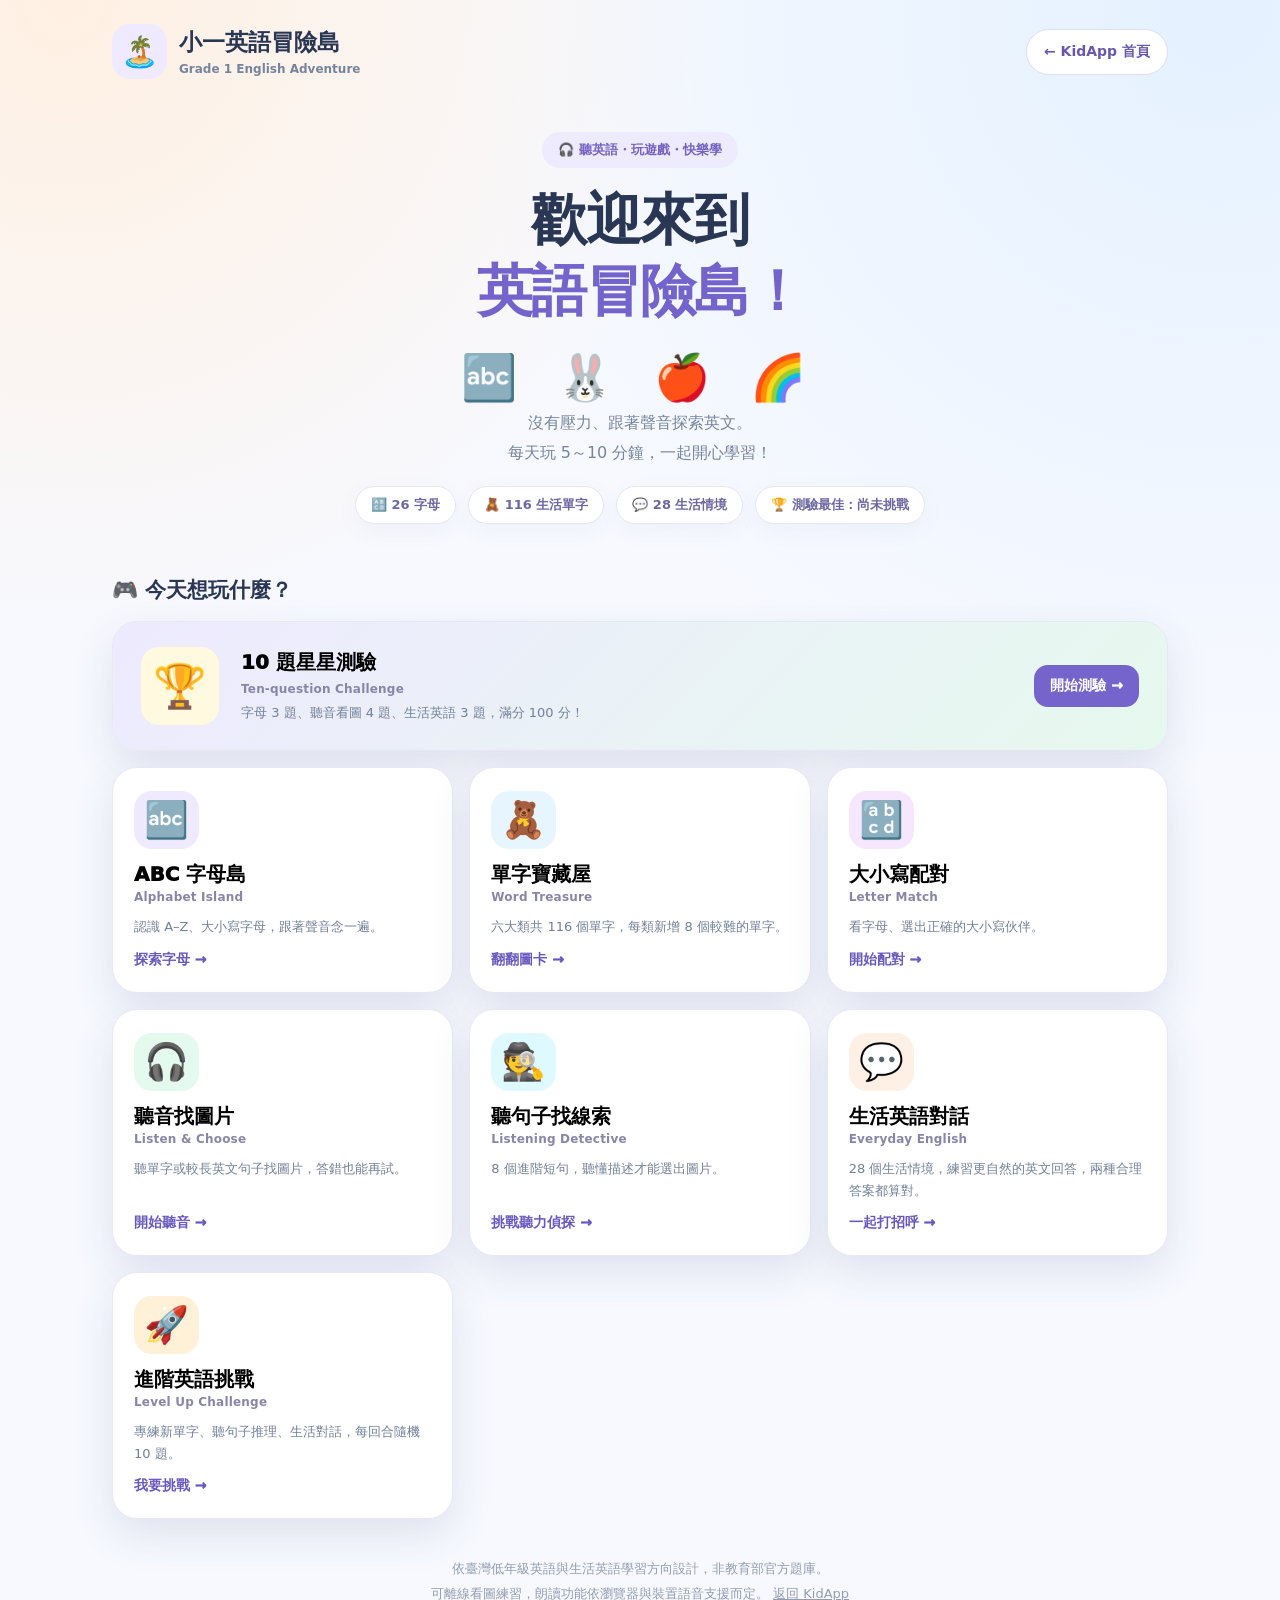
==== commit 9aadf800: "English v1.3: 8 advanced words in each of six categories, 8 dialogue scenes and 8 listening clues" ====
--- a/apps/english-grade1/index.html
+++ b/apps/english-grade1/index.html
@@ -18,14 +18,15 @@
 </style>
 </head>
 <body><main class="shell"><header class="top"><div class="brand"><div class="brand-mark" aria-hidden="true">🏝️</div><div><b>小一英語冒險島</b><small>Grade 1 English Adventure</small></div></div><a class="home-link" href="../../">← KidApp 首頁</a></header>
-<section id="homeScene" class="scene"><div class="hero"><div class="bubble">🎧 聽英語・玩遊戲・快樂學</div><h1>歡迎來到<br><span>英語冒險島！</span></h1><div class="hero-art" aria-hidden="true">🔤 🐰 🍎 🌈</div><p>沒有壓力、跟著聲音探索英文。<br>每天玩 5～10 分鐘，一起開心學習！</p><div class="hub-stat"><span class="stat">🔠 26 字母</span><span class="stat">🧸 68 生活單字</span><span class="stat">💬 20 生活情境</span><span class="stat" id="bestBadge">🏆 最佳測驗：尚未挑戰</span></div></div><h2 class="eyebrow">🎮 今天想玩什麼？</h2><div class="games">
+<section id="homeScene" class="scene"><div class="hero"><div class="bubble">🎧 聽英語・玩遊戲・快樂學</div><h1>歡迎來到<br><span>英語冒險島！</span></h1><div class="hero-art" aria-hidden="true">🔤 🐰 🍎 🌈</div><p>沒有壓力、跟著聲音探索英文。<br>每天玩 5～10 分鐘，一起開心學習！</p><div class="hub-stat"><span class="stat">🔠 26 字母</span><span class="stat">🧸 116 生活單字</span><span class="stat">💬 28 生活情境</span><span class="stat" id="bestBadge">🏆 最佳測驗：尚未挑戰</span></div></div><h2 class="eyebrow">🎮 今天想玩什麼？</h2><div class="games">
 <button type="button" class="game-card featured" data-launch="exam" style="--card-bg:#fff9e0"><span class="card-icon">🏆</span><span class="card-contents"><strong>10 題星星測驗</strong><span class="english">Ten-question Challenge</span><span class="desc">字母 3 題、聽音看圖 4 題、生活英語 3 題，滿分 100 分！</span></span><span class="go">開始測驗 →</span></button>
 <button type="button" class="game-card" data-launch="letters" style="--card-bg:#efeaff"><span class="card-icon">🔤</span><strong>ABC 字母島</strong><span class="english">Alphabet Island</span><span class="desc">認識 A–Z、大小寫字母，跟著聲音念一遍。</span><span class="go">探索字母 →</span></button>
-<button type="button" class="game-card" data-launch="words" style="--card-bg:#e6f5ff"><span class="card-icon">🧸</span><strong>單字寶藏屋</strong><span class="english">Word Treasure</span><span class="desc">顏色、數字、動物、食物、學校用品與心情。</span><span class="go">翻翻圖卡 →</span></button>
+<button type="button" class="game-card" data-launch="words" style="--card-bg:#e6f5ff"><span class="card-icon">🧸</span><strong>單字寶藏屋</strong><span class="english">Word Treasure</span><span class="desc">六大類共 116 個單字，每類新增 8 個較難的單字。</span><span class="go">翻翻圖卡 →</span></button>
 <button type="button" class="game-card" data-launch="letter-game" style="--card-bg:#f6e7ff"><span class="card-icon">🔡</span><strong>大小寫配對</strong><span class="english">Letter Match</span><span class="desc">看字母、選出正確的大小寫伙伴。</span><span class="go">開始配對 →</span></button>
-<button type="button" class="game-card" data-launch="listen" style="--card-bg:#e5faef"><span class="card-icon">🎧</span><strong>聽音找圖片</strong><span class="english">Listen & Choose</span><span class="desc">聽英語聲音，找出正確的圖片，答錯也能再試。</span><span class="go">開始聽音 →</span></button>
-<button type="button" class="game-card" data-launch="dialogue" style="--card-bg:#fff0e5"><span class="card-icon">💬</span><strong>生活英語對話</strong><span class="english">Everyday English</span><span class="desc">20 個生活情境，練習自然回答；同一題可能有兩個好答案。</span><span class="go">一起打招呼 →</span></button>
-<button type="button" class="game-card" data-launch="advanced" style="--card-bg:#fff0d8"><span class="card-icon">🚀</span><strong>進階英語挑戰</strong><span class="english">Level Up Challenge</span><span class="desc">專練新增的單字與生活對話，每回合隨機 10 題。</span><span class="go">我要挑戰 →</span></button>
+<button type="button" class="game-card" data-launch="listen" style="--card-bg:#e5faef"><span class="card-icon">🎧</span><strong>聽音找圖片</strong><span class="english">Listen & Choose</span><span class="desc">聽單字或較長英文句子找圖片，答錯也能再試。</span><span class="go">開始聽音 →</span></button>
+<button type="button" class="game-card" data-launch="clue-listen" style="--card-bg:#def9ff"><span class="card-icon">🕵️</span><strong>聽句子找線索</strong><span class="english">Listening Detective</span><span class="desc">8 個進階短句，聽懂描述才能選出圖片。</span><span class="go">挑戰聽力偵探 →</span></button>
+<button type="button" class="game-card" data-launch="dialogue" style="--card-bg:#fff0e5"><span class="card-icon">💬</span><strong>生活英語對話</strong><span class="english">Everyday English</span><span class="desc">28 個生活情境，練習更自然的英文回答，兩種合理答案都算對。</span><span class="go">一起打招呼 →</span></button>
+<button type="button" class="game-card" data-launch="advanced" style="--card-bg:#fff0d8"><span class="card-icon">🚀</span><strong>進階英語挑戰</strong><span class="english">Level Up Challenge</span><span class="desc">專練新單字、聽句子推理、生活對話，每回合隨機 10 題。</span><span class="go">我要挑戰 →</span></button>
 </div></section>
 <section id="gateScene" class="scene" hidden><div class="panel start-gate"><div class="art">🔊 🎈 🎧</div><h2>準備好聽英文了嗎？</h2><p>開始後，題目會自動念一次英文。<br>想再聽一遍也可以按喇叭按鈕喔！</p><button id="gateGo" class="main-button">▶ 開始學習</button><p style="font-size:12px">部分手機瀏覽器需要先點一下，才能播放語音。</p></div></section>
 <section id="playScene" class="scene" hidden><div class="lesson-head"><strong id="sceneTitle">英文冒險</strong><div class="actions"><button type="button" class="little" id="repeatButton">🔊 再聽一次</button><button type="button" class="little" id="returnHome">⌂ 選遊戲</button></div></div><div id="mainPanel" class="panel"></div></section>
@@ -33,9 +34,11 @@
 </main>
 <script>
 const ALPHABET=[{"u": "A", "l": "a", "word": "Apple", "icon": "🍎"}, {"u": "B", "l": "b", "word": "Ball", "icon": "⚽"}, {"u": "C", "l": "c", "word": "Cat", "icon": "🐱"}, {"u": "D", "l": "d", "word": "Dog", "icon": "🐶"}, {"u": "E", "l": "e", "word": "Egg", "icon": "🥚"}, {"u": "F", "l": "f", "word": "Fish", "icon": "🐟"}, {"u": "G", "l": "g", "word": "Goat", "icon": "🐐"}, {"u": "H", "l": "h", "word": "Hat", "icon": "🎩"}, {"u": "I", "l": "i", "word": "Ice cream", "icon": "🍦"}, {"u": "J", "l": "j", "word": "Juice", "icon": "🧃"}, {"u": "K", "l": "k", "word": "Kite", "icon": "🪁"}, {"u": "L", "l": "l", "word": "Lion", "icon": "🦁"}, {"u": "M", "l": "m", "word": "Moon", "icon": "🌙"}, {"u": "N", "l": "n", "word": "Nest", "icon": "🪺"}, {"u": "O", "l": "o", "word": "Orange", "icon": "🍊"}, {"u": "P", "l": "p", "word": "Panda", "icon": "🐼"}, {"u": "Q", "l": "q", "word": "Queen", "icon": "👑"}, {"u": "R", "l": "r", "word": "Rabbit", "icon": "🐰"}, {"u": "S", "l": "s", "word": "Sun", "icon": "☀️"}, {"u": "T", "l": "t", "word": "Tiger", "icon": "🐯"}, {"u": "U", "l": "u", "word": "Umbrella", "icon": "☂️"}, {"u": "V", "l": "v", "word": "Van", "icon": "🚐"}, {"u": "W", "l": "w", "word": "Water", "icon": "💧"}, {"u": "X", "l": "x", "word": "X-ray", "icon": "🩻"}, {"u": "Y", "l": "y", "word": "Yo-yo", "icon": "🪀"}, {"u": "Z", "l": "z", "word": "Zebra", "icon": "🦓"}];
-const WORDS=[{"id":"w01","category":"colors","en":"Red","zh":"紅色","icon":"🔴","hex":"#fa6066"},{"id":"w02","category":"colors","en":"Blue","zh":"藍色","icon":"🔵","hex":"#388bff"},{"id":"w03","category":"colors","en":"Yellow","zh":"黃色","icon":"🟡","hex":"#ffd142"},{"id":"w04","category":"colors","en":"Green","zh":"綠色","icon":"🟢","hex":"#45b875"},{"id":"w05","category":"colors","en":"Orange","zh":"橘色","icon":"🟠","hex":"#ff9d4c"},{"id":"w06","category":"colors","en":"Purple","zh":"紫色","icon":"🟣","hex":"#9465d9"},{"id":"w07","category":"colors","en":"Pink","zh":"粉紅色","icon":"🩷","hex":"#f19dc1"},{"id":"w08","category":"colors","en":"Black","zh":"黑色","icon":"⚫","hex":"#363746"},{"id":"w09","category":"numbers","en":"One","zh":"一","icon":"🔢"},{"id":"w10","category":"numbers","en":"Two","zh":"二","icon":"🔢"},{"id":"w11","category":"numbers","en":"Three","zh":"三","icon":"🔢"},{"id":"w12","category":"numbers","en":"Four","zh":"四","icon":"🔢"},{"id":"w13","category":"numbers","en":"Five","zh":"五","icon":"🔢"},{"id":"w14","category":"numbers","en":"Six","zh":"六","icon":"🔢"},{"id":"w15","category":"numbers","en":"Seven","zh":"七","icon":"🔢"},{"id":"w16","category":"numbers","en":"Eight","zh":"八","icon":"🔢"},{"id":"w17","category":"numbers","en":"Nine","zh":"九","icon":"🔢"},{"id":"w18","category":"numbers","en":"Ten","zh":"十","icon":"🔢"},{"id":"w19","category":"animals","en":"Cat","zh":"貓","icon":"🐱"},{"id":"w20","category":"animals","en":"Dog","zh":"狗","icon":"🐶"},{"id":"w21","category":"animals","en":"Bird","zh":"鳥","icon":"🐦"},{"id":"w22","category":"animals","en":"Fish","zh":"魚","icon":"🐟"},{"id":"w23","category":"animals","en":"Rabbit","zh":"兔子","icon":"🐰"},{"id":"w24","category":"animals","en":"Elephant","zh":"大象","icon":"🐘"},{"id":"w25","category":"animals","en":"Lion","zh":"獅子","icon":"🦁"},{"id":"w26","category":"animals","en":"Cow","zh":"乳牛","icon":"🐮"},{"id":"w27","category":"food","en":"Apple","zh":"蘋果","icon":"🍎"},{"id":"w28","category":"food","en":"Banana","zh":"香蕉","icon":"🍌"},{"id":"w29","category":"food","en":"Bread","zh":"麵包","icon":"🍞"},{"id":"w30","category":"food","en":"Egg","zh":"雞蛋","icon":"🥚"},{"id":"w31","category":"food","en":"Milk","zh":"牛奶","icon":"🥛"},{"id":"w32","category":"food","en":"Water","zh":"水","icon":"💧"},{"id":"w33","category":"food","en":"Cake","zh":"蛋糕","icon":"🍰"},{"id":"w34","category":"food","en":"Orange","zh":"橘子","icon":"🍊"},{"id":"w35","category":"school","en":"Book","zh":"書","icon":"📘"},{"id":"w36","category":"school","en":"Pencil","zh":"鉛筆","icon":"✏️"},{"id":"w37","category":"school","en":"Pen","zh":"原子筆","icon":"🖊️"},{"id":"w38","category":"school","en":"Bag","zh":"書包","icon":"🎒"},{"id":"w39","category":"school","en":"Ruler","zh":"尺","icon":"📏"},{"id":"w40","category":"school","en":"Chair","zh":"椅子","icon":"🪑"},{"id":"w41","category":"school","en":"Scissors","zh":"剪刀","icon":"✂️"},{"id":"w42","category":"school","en":"School","zh":"學校","icon":"🏫"},{"id":"w43","category":"feelings","en":"Happy","zh":"開心","icon":"😄"},{"id":"w44","category":"feelings","en":"Sad","zh":"難過","icon":"😢"},{"id":"w45","category":"feelings","en":"Angry","zh":"生氣","icon":"😠"},{"id":"w46","category":"feelings","en":"Sleepy","zh":"想睡覺","icon":"🥱"},{"id":"w47","category":"feelings","en":"Surprised","zh":"驚訝","icon":"😮"},{"id":"w48","category":"feelings","en":"Scared","zh":"害怕","icon":"😨"},{"id":"w49","category":"colors","en":"Brown","zh":"棕色","icon":"🟤","hex":"#94633f","level":"challenge"},{"id":"w50","category":"colors","en":"White","zh":"白色","icon":"⚪","hex":"#ffffff","level":"challenge"},{"id":"w51","category":"colors","en":"Gray","zh":"灰色","icon":"🩶","hex":"#939ca8","level":"challenge"},{"id":"w52","category":"numbers","en":"Eleven","zh":"十一","icon":"🔢","level":"challenge"},{"id":"w53","category":"numbers","en":"Twelve","zh":"十二","icon":"🔢","level":"challenge"},{"id":"w54","category":"numbers","en":"Thirteen","zh":"十三","icon":"🔢","level":"challenge"},{"id":"w55","category":"animals","en":"Dolphin","zh":"海豚","icon":"🐬","level":"challenge"},{"id":"w56","category":"animals","en":"Turtle","zh":"烏龜","icon":"🐢","level":"challenge"},{"id":"w57","category":"animals","en":"Penguin","zh":"企鵝","icon":"🐧","level":"challenge"},{"id":"w58","category":"animals","en":"Owl","zh":"貓頭鷹","icon":"🦉","level":"challenge"},{"id":"w59","category":"food","en":"Strawberry","zh":"草莓","icon":"🍓","level":"challenge"},{"id":"w60","category":"food","en":"Grapes","zh":"葡萄","icon":"🍇","level":"challenge"},{"id":"w61","category":"food","en":"Watermelon","zh":"西瓜","icon":"🍉","level":"challenge"},{"id":"w62","category":"food","en":"Carrot","zh":"胡蘿蔔","icon":"🥕","level":"challenge"},{"id":"w63","category":"school","en":"Crayon","zh":"蠟筆","icon":"🖍️","level":"challenge"},{"id":"w64","category":"school","en":"Notebook","zh":"筆記本","icon":"📓","level":"challenge"},{"id":"w65","category":"school","en":"Computer","zh":"電腦","icon":"💻","level":"challenge"},{"id":"w66","category":"feelings","en":"Excited","zh":"興奮","icon":"🤩","level":"challenge"},{"id":"w67","category":"feelings","en":"Bored","zh":"無聊","icon":"😑","level":"challenge"},{"id":"w68","category":"feelings","en":"Sick","zh":"生病","icon":"🤒","level":"challenge"}];
-const CATEGORIES=[{"id": "colors", "name": "繽紛顏色", "en": "Colors", "emoji": "🎨", "bg": "#ffe9f1"}, {"id": "numbers", "name": "快樂數數", "en": "Numbers 1–10", "emoji": "🔢", "bg": "#e8f4ff"}, {"id": "animals", "name": "可愛動物", "en": "Animals", "emoji": "🐶", "bg": "#fff0dc"}, {"id": "food", "name": "好吃食物", "en": "Food & Drinks", "emoji": "🍎", "bg": "#fff0e8"}, {"id": "school", "name": "學校用品", "en": "At School", "emoji": "🎒", "bg": "#edebff"}, {"id": "feelings", "name": "心情表情", "en": "Feelings", "emoji": "😊", "bg": "#e5f8ed"}];
-const PHRASES=[{"id":"p01","speak":"Hello!","zh":"你好！","answer":"Hello!","answerZh":"你好！","icon":"👋","accept":["Hello!","Hi!"],"distractors":["Thank you!","I'm fine, thanks."]},{"id":"p02","speak":"Good morning!","zh":"早安！","answer":"Good morning!","answerZh":"早安！","icon":"🌞","accept":["Good morning!","Hello!"],"distractors":["Good night!","I'm sorry."]},{"id":"p03","speak":"Goodbye!","zh":"再見！","answer":"Bye!","answerZh":"再見！","icon":"👋","accept":["Bye!","See you!"],"distractors":["Good morning!","My name is Amy."]},{"id":"p04","speak":"Thank you!","zh":"謝謝！","answer":"You're welcome!","answerZh":"不客氣！","icon":"💝","accept":["You're welcome!","No problem!"],"distractors":["What's your name?","Good night!"]},{"id":"p05","speak":"I'm sorry.","zh":"對不起。","answer":"It's okay.","answerZh":"沒關係。","icon":"🤝","accept":["It's okay.","No problem!"],"distractors":["Good morning!","What's your name?"]},{"id":"p06","speak":"How are you?","zh":"你好嗎？","answer":"I'm fine, thank you.","answerZh":"我很好，謝謝。","icon":"😊","accept":["I'm fine, thank you.","I'm good, thanks."],"distractors":["You're welcome!","Goodbye!"]},{"id":"p07","speak":"What's your name?","zh":"你叫什麼名字？","answer":"My name is Amy.","answerZh":"我叫 Amy。","icon":"🙋","accept":["My name is Amy.","I'm Amy."],"distractors":["I'm fine, thank you.","No problem!"]},{"id":"p08","speak":"Please sit down.","zh":"請坐下。","answer":"Okay!","answerZh":"好的！","icon":"🪑","accept":["Okay!","Sure!"],"distractors":["What's your name?","Good night!"]},{"id":"p09","speak":"See you!","zh":"下次見！","answer":"See you!","answerZh":"下次見！","icon":"🌈","accept":["See you!","Bye!"],"distractors":["Good morning!","How are you?"]},{"id":"p10","speak":"Good night!","zh":"晚安！","answer":"Good night!","answerZh":"晚安！","icon":"🌙","accept":["Good night!","Sleep well!"],"distractors":["Good morning!","My name is Amy."]},{"id":"p11","speak":"What's your favorite color?","zh":"你最喜歡什麼顏色？","answer":"I like blue.","answerZh":"合適的自然回應","icon":"🎨","accept":["I like blue.","My favorite color is green."],"distractors":["I'm seven.","It's a cat."],"level":"challenge"},{"id":"p12","speak":"Would you like some water?","zh":"你想要喝點水嗎？","answer":"Yes, please.","answerZh":"合適的自然回應","icon":"🥛","accept":["Yes, please.","No, thank you."],"distractors":["It's Monday.","My name is Amy."],"level":"challenge"},{"id":"p13","speak":"Can you help me, please?","zh":"你可以幫幫我嗎？","answer":"Sure!","answerZh":"合適的自然回應","icon":"🤝","accept":["Sure!","Of course!"],"distractors":["See you!","I'm six."],"level":"challenge"},{"id":"p14","speak":"Nice to meet you!","zh":"很高興認識你！","answer":"Nice to meet you, too!","answerZh":"合適的自然回應","icon":"😊","accept":["Nice to meet you, too!","You too!"],"distractors":["I'm hungry.","It's red."],"level":"challenge"},{"id":"p15","speak":"Let's play together!","zh":"我們一起玩吧！","answer":"Okay, let's play!","answerZh":"合適的自然回應","icon":"🎲","accept":["Okay, let's play!","Sounds fun!"],"distractors":["It's raining.","My pencil is blue."],"level":"challenge"},{"id":"p16","speak":"Happy birthday!","zh":"生日快樂！","answer":"Thank you!","answerZh":"合適的自然回應","icon":"🎂","accept":["Thank you!","Thanks!"],"distractors":["Good morning!","It's a book."],"level":"challenge"},{"id":"p17","speak":"Can I have a pencil, please?","zh":"可以給我一枝鉛筆嗎？","answer":"Sure, here you go.","answerZh":"合適的自然回應","icon":"✏️","accept":["Sure, here you go.","Of course!"],"distractors":["See you tomorrow!","I am seven."],"level":"challenge"},{"id":"p18","speak":"What do you want to eat?","zh":"你想吃什麼？","answer":"I'd like an apple.","answerZh":"合適的自然回應","icon":"🍽️","accept":["I'd like an apple.","Some bread, please."],"distractors":["I am happy.","It's blue."],"level":"challenge"},{"id":"p19","speak":"Where is your book?","zh":"你的書在哪裡？","answer":"It's on my desk.","answerZh":"合適的自然回應","icon":"📖","accept":["It's on my desk.","Here it is!"],"distractors":["I'm fine, thanks.","It's sunny."],"level":"challenge"},{"id":"p20","speak":"How's the weather?","zh":"天氣怎麼樣？","answer":"It's sunny.","answerZh":"合適的自然回應","icon":"🌤️","accept":["It's sunny.","It's raining."],"distractors":["My name is Ben.","I like milk."],"level":"challenge"}];
+const WORDS=[{"id":"w01","category":"colors","en":"Red","zh":"紅色","icon":"🔴","hex":"#fa6066"},{"id":"w02","category":"colors","en":"Blue","zh":"藍色","icon":"🔵","hex":"#388bff"},{"id":"w03","category":"colors","en":"Yellow","zh":"黃色","icon":"🟡","hex":"#ffd142"},{"id":"w04","category":"colors","en":"Green","zh":"綠色","icon":"🟢","hex":"#45b875"},{"id":"w05","category":"colors","en":"Orange","zh":"橘色","icon":"🟠","hex":"#ff9d4c"},{"id":"w06","category":"colors","en":"Purple","zh":"紫色","icon":"🟣","hex":"#9465d9"},{"id":"w07","category":"colors","en":"Pink","zh":"粉紅色","icon":"🩷","hex":"#f19dc1"},{"id":"w08","category":"colors","en":"Black","zh":"黑色","icon":"⚫","hex":"#363746"},{"id":"w09","category":"numbers","en":"One","zh":"一","icon":"🔢"},{"id":"w10","category":"numbers","en":"Two","zh":"二","icon":"🔢"},{"id":"w11","category":"numbers","en":"Three","zh":"三","icon":"🔢"},{"id":"w12","category":"numbers","en":"Four","zh":"四","icon":"🔢"},{"id":"w13","category":"numbers","en":"Five","zh":"五","icon":"🔢"},{"id":"w14","category":"numbers","en":"Six","zh":"六","icon":"🔢"},{"id":"w15","category":"numbers","en":"Seven","zh":"七","icon":"🔢"},{"id":"w16","category":"numbers","en":"Eight","zh":"八","icon":"🔢"},{"id":"w17","category":"numbers","en":"Nine","zh":"九","icon":"🔢"},{"id":"w18","category":"numbers","en":"Ten","zh":"十","icon":"🔢"},{"id":"w19","category":"animals","en":"Cat","zh":"貓","icon":"🐱"},{"id":"w20","category":"animals","en":"Dog","zh":"狗","icon":"🐶"},{"id":"w21","category":"animals","en":"Bird","zh":"鳥","icon":"🐦"},{"id":"w22","category":"animals","en":"Fish","zh":"魚","icon":"🐟"},{"id":"w23","category":"animals","en":"Rabbit","zh":"兔子","icon":"🐰"},{"id":"w24","category":"animals","en":"Elephant","zh":"大象","icon":"🐘"},{"id":"w25","category":"animals","en":"Lion","zh":"獅子","icon":"🦁"},{"id":"w26","category":"animals","en":"Cow","zh":"乳牛","icon":"🐮"},{"id":"w27","category":"food","en":"Apple","zh":"蘋果","icon":"🍎"},{"id":"w28","category":"food","en":"Banana","zh":"香蕉","icon":"🍌"},{"id":"w29","category":"food","en":"Bread","zh":"麵包","icon":"🍞"},{"id":"w30","category":"food","en":"Egg","zh":"雞蛋","icon":"🥚"},{"id":"w31","category":"food","en":"Milk","zh":"牛奶","icon":"🥛"},{"id":"w32","category":"food","en":"Water","zh":"水","icon":"💧"},{"id":"w33","category":"food","en":"Cake","zh":"蛋糕","icon":"🍰"},{"id":"w34","category":"food","en":"Orange","zh":"橘子","icon":"🍊"},{"id":"w35","category":"school","en":"Book","zh":"書","icon":"📘"},{"id":"w36","category":"school","en":"Pencil","zh":"鉛筆","icon":"✏️"},{"id":"w37","category":"school","en":"Pen","zh":"原子筆","icon":"🖊️"},{"id":"w38","category":"school","en":"Bag","zh":"書包","icon":"🎒"},{"id":"w39","category":"school","en":"Ruler","zh":"尺","icon":"📏"},{"id":"w40","category":"school","en":"Chair","zh":"椅子","icon":"🪑"},{"id":"w41","category":"school","en":"Scissors","zh":"剪刀","icon":"✂️"},{"id":"w42","category":"school","en":"School","zh":"學校","icon":"🏫"},{"id":"w43","category":"feelings","en":"Happy","zh":"開心","icon":"😄"},{"id":"w44","category":"feelings","en":"Sad","zh":"難過","icon":"😢"},{"id":"w45","category":"feelings","en":"Angry","zh":"生氣","icon":"😠"},{"id":"w46","category":"feelings","en":"Sleepy","zh":"想睡覺","icon":"🥱"},{"id":"w47","category":"feelings","en":"Surprised","zh":"驚訝","icon":"😮"},{"id":"w48","category":"feelings","en":"Scared","zh":"害怕","icon":"😨"},{"id":"w49","category":"colors","en":"Brown","zh":"棕色","icon":"🟤","hex":"#94633f","level":"challenge"},{"id":"w50","category":"colors","en":"White","zh":"白色","icon":"⚪","hex":"#ffffff","level":"challenge"},{"id":"w51","category":"colors","en":"Gray","zh":"灰色","icon":"🩶","hex":"#939ca8","level":"challenge"},{"id":"w52","category":"numbers","en":"Eleven","zh":"十一","icon":"🔢","level":"challenge"},{"id":"w53","category":"numbers","en":"Twelve","zh":"十二","icon":"🔢","level":"challenge"},{"id":"w54","category":"numbers","en":"Thirteen","zh":"十三","icon":"🔢","level":"challenge"},{"id":"w55","category":"animals","en":"Dolphin","zh":"海豚","icon":"🐬","level":"challenge"},{"id":"w56","category":"animals","en":"Turtle","zh":"烏龜","icon":"🐢","level":"challenge"},{"id":"w57","category":"animals","en":"Penguin","zh":"企鵝","icon":"🐧","level":"challenge"},{"id":"w58","category":"animals","en":"Owl","zh":"貓頭鷹","icon":"🦉","level":"challenge"},{"id":"w59","category":"food","en":"Strawberry","zh":"草莓","icon":"🍓","level":"challenge"},{"id":"w60","category":"food","en":"Grapes","zh":"葡萄","icon":"🍇","level":"challenge"},{"id":"w61","category":"food","en":"Watermelon","zh":"西瓜","icon":"🍉","level":"challenge"},{"id":"w62","category":"food","en":"Carrot","zh":"胡蘿蔔","icon":"🥕","level":"challenge"},{"id":"w63","category":"school","en":"Crayon","zh":"蠟筆","icon":"🖍️","level":"challenge"},{"id":"w64","category":"school","en":"Notebook","zh":"筆記本","icon":"📓","level":"challenge"},{"id":"w65","category":"school","en":"Computer","zh":"電腦","icon":"💻","level":"challenge"},{"id":"w66","category":"feelings","en":"Excited","zh":"興奮","icon":"🤩","level":"challenge"},{"id":"w67","category":"feelings","en":"Bored","zh":"無聊","icon":"😑","level":"challenge"},{"id":"w68","category":"feelings","en":"Sick","zh":"生病","icon":"🤒","level":"challenge"},{"id":"w69","category":"colors","en":"Gold","zh":"金色","icon":"🟨","hex":"#d3a122","level":"challenge2"},{"id":"w70","category":"colors","en":"Silver","zh":"銀色","icon":"⬜","hex":"#c4ccd6","level":"challenge2"},{"id":"w71","category":"colors","en":"Light blue","zh":"淺藍色","icon":"🩵","hex":"#a8ddff","level":"challenge2"},{"id":"w72","category":"colors","en":"Dark blue","zh":"深藍色","icon":"🔵","hex":"#1c4a98","level":"challenge2"},{"id":"w73","category":"colors","en":"Light green","zh":"淺綠色","icon":"🟢","hex":"#a6e69b","level":"challenge2"},{"id":"w74","category":"colors","en":"Dark green","zh":"深綠色","icon":"🟢","hex":"#186b47","level":"challenge2"},{"id":"w75","category":"colors","en":"Beige","zh":"米色","icon":"🟨","hex":"#e7d2aa","level":"challenge2"},{"id":"w76","category":"colors","en":"Turquoise","zh":"藍綠色","icon":"🩵","hex":"#16b2b0","level":"challenge2"},{"id":"w77","category":"numbers","en":"Fourteen","zh":"十四","icon":"🔢","level":"challenge2"},{"id":"w78","category":"numbers","en":"Fifteen","zh":"十五","icon":"🔢","level":"challenge2"},{"id":"w79","category":"numbers","en":"Sixteen","zh":"十六","icon":"🔢","level":"challenge2"},{"id":"w80","category":"numbers","en":"Seventeen","zh":"十七","icon":"🔢","level":"challenge2"},{"id":"w81","category":"numbers","en":"Eighteen","zh":"十八","icon":"🔢","level":"challenge2"},{"id":"w82","category":"numbers","en":"Nineteen","zh":"十九","icon":"🔢","level":"challenge2"},{"id":"w83","category":"numbers","en":"Twenty","zh":"二十","icon":"🔢","level":"challenge2"},{"id":"w84","category":"numbers","en":"Twenty-one","zh":"二十一","icon":"🔢","level":"challenge2"},{"id":"w85","category":"animals","en":"Giraffe","zh":"長頸鹿","icon":"🦒","level":"challenge2"},{"id":"w86","category":"animals","en":"Zebra","zh":"斑馬","icon":"🦓","level":"challenge2"},{"id":"w87","category":"animals","en":"Butterfly","zh":"蝴蝶","icon":"🦋","level":"challenge2"},{"id":"w88","category":"animals","en":"Bee","zh":"蜜蜂","icon":"🐝","level":"challenge2"},{"id":"w89","category":"animals","en":"Duck","zh":"鴨子","icon":"🦆","level":"challenge2"},{"id":"w90","category":"animals","en":"Frog","zh":"青蛙","icon":"🐸","level":"challenge2"},{"id":"w91","category":"animals","en":"Horse","zh":"馬","icon":"🐴","level":"challenge2"},{"id":"w92","category":"animals","en":"Whale","zh":"鯨魚","icon":"🐳","level":"challenge2"},{"id":"w93","category":"food","en":"Pizza","zh":"披薩","icon":"🍕","level":"challenge2"},{"id":"w94","category":"food","en":"Rice","zh":"米飯","icon":"🍚","level":"challenge2"},{"id":"w95","category":"food","en":"Noodles","zh":"麵條","icon":"🍜","level":"challenge2"},{"id":"w96","category":"food","en":"Cheese","zh":"起司","icon":"🧀","level":"challenge2"},{"id":"w97","category":"food","en":"Sandwich","zh":"三明治","icon":"🥪","level":"challenge2"},{"id":"w98","category":"food","en":"Pear","zh":"梨子","icon":"🍐","level":"challenge2"},{"id":"w99","category":"food","en":"Pineapple","zh":"鳳梨","icon":"🍍","level":"challenge2"},{"id":"w100","category":"food","en":"Broccoli","zh":"花椰菜","icon":"🥦","level":"challenge2"},{"id":"w101","category":"school","en":"Marker","zh":"麥克筆","icon":"🖊️","level":"challenge2"},{"id":"w102","category":"school","en":"Paintbrush","zh":"畫筆","icon":"🖌️","level":"challenge2"},{"id":"w103","category":"school","en":"Calculator","zh":"計算機","icon":"🧮","level":"challenge2"},{"id":"w104","category":"school","en":"Clock","zh":"時鐘","icon":"🕒","level":"challenge2"},{"id":"w105","category":"school","en":"Map","zh":"地圖","icon":"🗺️","level":"challenge2"},{"id":"w106","category":"school","en":"Paper clip","zh":"迴紋針","icon":"📎","level":"challenge2"},{"id":"w107","category":"school","en":"Folder","zh":"資料夾","icon":"📁","level":"challenge2"},{"id":"w108","category":"school","en":"Magnifying glass","zh":"放大鏡","icon":"🔍","level":"challenge2"},{"id":"w109","category":"feelings","en":"Confused","zh":"困惑","icon":"😕","level":"challenge2"},{"id":"w110","category":"feelings","en":"Nervous","zh":"緊張","icon":"😬","level":"challenge2"},{"id":"w111","category":"feelings","en":"Calm","zh":"平靜","icon":"😌","level":"challenge2"},{"id":"w112","category":"feelings","en":"Proud","zh":"驕傲","icon":"😎","level":"challenge2"},{"id":"w113","category":"feelings","en":"Shy","zh":"害羞","icon":"🫣","level":"challenge2"},{"id":"w114","category":"feelings","en":"Worried","zh":"擔心","icon":"😟","level":"challenge2"},{"id":"w115","category":"feelings","en":"Curious","zh":"好奇","icon":"🤔","level":"challenge2"},{"id":"w116","category":"feelings","en":"Embarrassed","zh":"尷尬","icon":"😳","level":"challenge2"}];
+const CATEGORIES=[{"id":"colors","name":"繽紛顏色","en":"Colors","emoji":"🎨","bg":"#ffe9f1"},{"id":"numbers","name":"快樂數數","en":"Numbers 1–21","emoji":"🔢","bg":"#e8f4ff"},{"id":"animals","name":"可愛動物","en":"Animals","emoji":"🐶","bg":"#fff0dc"},{"id":"food","name":"好吃食物","en":"Food & Drinks","emoji":"🍎","bg":"#fff0e8"},{"id":"school","name":"學校用品","en":"At School","emoji":"🎒","bg":"#edebff"},{"id":"feelings","name":"心情表情","en":"Feelings","emoji":"😊","bg":"#e5f8ed"}];
+const LISTEN_CLUES=[{"id":"ls01","speak":"Find the color that looks like a pale blue sky.","zh":"找出像淺色天空一樣的藍色。","target":"w71","distractors":["w02","w72","w51"],"level":"challenge2"},{"id":"ls02","speak":"Which number comes right after twenty?","zh":"找出二十之後的下一個數字。","target":"w84","distractors":["w83","w82","w81"],"level":"challenge2"},{"id":"ls03","speak":"Which animal has a very long neck?","zh":"找出脖子特別長的動物。","target":"w85","distractors":["w86","w91","w24"],"level":"challenge2"},{"id":"ls04","speak":"Which animal has black and white stripes?","zh":"找出身上有黑白條紋的動物。","target":"w86","distractors":["w85","w91","w26"],"level":"challenge2"},{"id":"ls05","speak":"Which fruit has a spiky skin and is yellow inside?","zh":"找出表皮刺刺的、裡面是黃色的水果。","target":"w99","distractors":["w98","w60","w59"],"level":"challenge2"},{"id":"ls06","speak":"Find the green vegetable that looks like a tiny tree.","zh":"找出看起來像小樹的綠色蔬菜。","target":"w100","distractors":["w62","w61","w28"],"level":"challenge2"},{"id":"ls07","speak":"Which school item holds a few sheets of paper together?","zh":"找出可以把幾張紙夾在一起的小文具。","target":"w106","distractors":["w39","w103","w102"],"level":"challenge2"},{"id":"ls08","speak":"Which feeling means you do not understand something?","zh":"找出表示不太懂、覺得困惑的表情。","target":"w109","distractors":["w111","w66","w43"],"level":"challenge2"}];
+function clueQuestion(c){const w=WORDS.find(x=>x.id===c.target);return {type:'word',id:c.id,answer:c.target,word:w,clue:c.speak,clueZh:c.zh,forcedChoices:c.distractors,level:'challenge2'};}
+const PHRASES=[{"id":"p01","speak":"Hello!","zh":"你好！","answer":"Hello!","answerZh":"你好！","icon":"👋","accept":["Hello!","Hi!"],"distractors":["Thank you!","I'm fine, thanks."]},{"id":"p02","speak":"Good morning!","zh":"早安！","answer":"Good morning!","answerZh":"早安！","icon":"🌞","accept":["Good morning!","Hello!"],"distractors":["Good night!","I'm sorry."]},{"id":"p03","speak":"Goodbye!","zh":"再見！","answer":"Bye!","answerZh":"再見！","icon":"👋","accept":["Bye!","See you!"],"distractors":["Good morning!","My name is Amy."]},{"id":"p04","speak":"Thank you!","zh":"謝謝！","answer":"You're welcome!","answerZh":"不客氣！","icon":"💝","accept":["You're welcome!","No problem!"],"distractors":["What's your name?","Good night!"]},{"id":"p05","speak":"I'm sorry.","zh":"對不起。","answer":"It's okay.","answerZh":"沒關係。","icon":"🤝","accept":["It's okay.","No problem!"],"distractors":["Good morning!","What's your name?"]},{"id":"p06","speak":"How are you?","zh":"你好嗎？","answer":"I'm fine, thank you.","answerZh":"我很好，謝謝。","icon":"😊","accept":["I'm fine, thank you.","I'm good, thanks."],"distractors":["You're welcome!","Goodbye!"]},{"id":"p07","speak":"What's your name?","zh":"你叫什麼名字？","answer":"My name is Amy.","answerZh":"我叫 Amy。","icon":"🙋","accept":["My name is Amy.","I'm Amy."],"distractors":["I'm fine, thank you.","No problem!"]},{"id":"p08","speak":"Please sit down.","zh":"請坐下。","answer":"Okay!","answerZh":"好的！","icon":"🪑","accept":["Okay!","Sure!"],"distractors":["What's your name?","Good night!"]},{"id":"p09","speak":"See you!","zh":"下次見！","answer":"See you!","answerZh":"下次見！","icon":"🌈","accept":["See you!","Bye!"],"distractors":["Good morning!","How are you?"]},{"id":"p10","speak":"Good night!","zh":"晚安！","answer":"Good night!","answerZh":"晚安！","icon":"🌙","accept":["Good night!","Sleep well!"],"distractors":["Good morning!","My name is Amy."]},{"id":"p11","speak":"What's your favorite color?","zh":"你最喜歡什麼顏色？","answer":"I like blue.","answerZh":"合適的自然回應","icon":"🎨","accept":["I like blue.","My favorite color is green."],"distractors":["I'm seven.","It's a cat."],"level":"challenge"},{"id":"p12","speak":"Would you like some water?","zh":"你想要喝點水嗎？","answer":"Yes, please.","answerZh":"合適的自然回應","icon":"🥛","accept":["Yes, please.","No, thank you."],"distractors":["It's Monday.","My name is Amy."],"level":"challenge"},{"id":"p13","speak":"Can you help me, please?","zh":"你可以幫幫我嗎？","answer":"Sure!","answerZh":"合適的自然回應","icon":"🤝","accept":["Sure!","Of course!"],"distractors":["See you!","I'm six."],"level":"challenge"},{"id":"p14","speak":"Nice to meet you!","zh":"很高興認識你！","answer":"Nice to meet you, too!","answerZh":"合適的自然回應","icon":"😊","accept":["Nice to meet you, too!","You too!"],"distractors":["I'm hungry.","It's red."],"level":"challenge"},{"id":"p15","speak":"Let's play together!","zh":"我們一起玩吧！","answer":"Okay, let's play!","answerZh":"合適的自然回應","icon":"🎲","accept":["Okay, let's play!","Sounds fun!"],"distractors":["It's raining.","My pencil is blue."],"level":"challenge"},{"id":"p16","speak":"Happy birthday!","zh":"生日快樂！","answer":"Thank you!","answerZh":"合適的自然回應","icon":"🎂","accept":["Thank you!","Thanks!"],"distractors":["Good morning!","It's a book."],"level":"challenge"},{"id":"p17","speak":"Can I have a pencil, please?","zh":"可以給我一枝鉛筆嗎？","answer":"Sure, here you go.","answerZh":"合適的自然回應","icon":"✏️","accept":["Sure, here you go.","Of course!"],"distractors":["See you tomorrow!","I am seven."],"level":"challenge"},{"id":"p18","speak":"What do you want to eat?","zh":"你想吃什麼？","answer":"I'd like an apple.","answerZh":"合適的自然回應","icon":"🍽️","accept":["I'd like an apple.","Some bread, please."],"distractors":["I am happy.","It's blue."],"level":"challenge"},{"id":"p19","speak":"Where is your book?","zh":"你的書在哪裡？","answer":"It's on my desk.","answerZh":"合適的自然回應","icon":"📖","accept":["It's on my desk.","Here it is!"],"distractors":["I'm fine, thanks.","It's sunny."],"level":"challenge"},{"id":"p20","speak":"How's the weather?","zh":"天氣怎麼樣？","answer":"It's sunny.","answerZh":"合適的自然回應","icon":"🌤️","accept":["It's sunny.","It's raining."],"distractors":["My name is Ben.","I like milk."],"level":"challenge"},{"id":"p21","speak":"May I join your game?","zh":"我可以加入你們的遊戲嗎？","answer":"Of course, come play!","answerZh":"兩種自然且合理的回應","icon":"🎲","accept":["Of course, come play!","Sure, join us!"],"distractors":["It's eleven.","I like yellow."],"level":"challenge2"},{"id":"p22","speak":"What are you doing?","zh":"你現在在做什麼？","answer":"I'm drawing a picture.","answerZh":"兩種自然且合理的回應","icon":"🎨","accept":["I'm drawing a picture.","I'm reading a book."],"distractors":["I'm eight.","It's Monday."],"level":"challenge2"},{"id":"p23","speak":"Can we take turns?","zh":"我們可以輪流嗎？","answer":"Yes, you go first.","answerZh":"兩種自然且合理的回應","icon":"🤝","accept":["Yes, you go first.","Sure, let's take turns."],"distractors":["I have a cat.","It's sunny."],"level":"challenge2"},{"id":"p24","speak":"Where is the library?","zh":"圖書館在哪裡？","answer":"It's next to our classroom.","answerZh":"兩種自然且合理的回應","icon":"📚","accept":["It's next to our classroom.","It's over there."],"distractors":["I like apples.","I'm feeling happy."],"level":"challenge2"},{"id":"p25","speak":"How do you go to school?","zh":"你怎麼去學校？","answer":"I walk to school.","answerZh":"兩種自然且合理的回應","icon":"🚌","accept":["I walk to school.","I take the bus."],"distractors":["I'm six.","Good night."],"level":"challenge2"},{"id":"p26","speak":"Do you have a ruler?","zh":"你有尺嗎？","answer":"Yes, it's in my bag.","answerZh":"兩種自然且合理的回應","icon":"📏","accept":["Yes, it's in my bag.","No, I don't."],"distractors":["It's raining.","I like pizza."],"level":"challenge2"},{"id":"p27","speak":"Please put away your crayons.","zh":"請把蠟筆收好。","answer":"Okay, I'll put them away.","answerZh":"兩種自然且合理的回應","icon":"🖍️","accept":["Okay, I'll put them away.","Sure, I'll clean up."],"distractors":["I am thirsty.","Nice to meet you."],"level":"challenge2"},{"id":"p28","speak":"Why are you wearing a jacket?","zh":"你為什麼穿外套？","answer":"Because it's cold.","answerZh":"兩種自然且合理的回應","icon":"🧥","accept":["Because it's cold.","I'm going outside."],"distractors":["I have two pencils.","See you tomorrow."],"level":"challenge2"}];
 const $=id=>document.getElementById(id);
 const shuffle=arr=>{let a=[...arr];for(let i=a.length-1;i>0;i--){let j=Math.floor(Math.random()*(i+1));[a[i],a[j]]=[a[j],a[i]];}return a;};
 const safe=x=>String(x).replace(/[&<>"']/g,ch=>({'&':'&amp;','<':'&lt;','>':'&gt;','"':'&quot;',"'":'&#39;'}[ch]));
@@ -51,28 +54,28 @@
 function speak(text,lang='en-US'){if(!('speechSynthesis' in window))return;stop();try{const u=new SpeechSynthesisUtterance(text);u.lang=lang;u.rate=.79;u.pitch=1.05;const all=voices();u.voice=all.find(v=>v.lang.toLowerCase()===lang.toLowerCase())||all.find(v=>v.lang.toLowerCase().startsWith('en'))||null;speechSynthesis.speak(u);}catch{}}
 function begin(what){mode=what;lessonMode=what;scene('gateScene')}
 function gateStart(){scene('playScene');if(mode==='letters'){letterIndex=0;renderLetter();return;}if(mode==='words'){wordCat='colors';learnIndex=0;renderWords();return;}
- if(mode==='exam'){seq=shuffle(ALPHABET).slice(0,3).map(x=>({type:'letter',id:x.u,answer:x.l,letter:x})).concat(shuffle(WORDS).slice(0,4).map(x=>({type:'word',id:x.id,answer:x.id,word:x})),shuffle(PHRASES).slice(0,3).map(x=>({type:'phrase',id:x.id,answer:x.answer,phrase:x})));seq=shuffle(seq);}else if(mode==='advanced'){seq=shuffle(shuffle(WORDS.filter(x=>x.level==='challenge')).slice(0,6).map(x=>({type:'word',id:x.id,answer:x.id,word:x})).concat(shuffle(PHRASES.filter(x=>x.level==='challenge')).slice(0,4).map(x=>({type:'phrase',id:x.id,answer:x.answer,phrase:x}))));}else if(mode==='letter-game'){seq=shuffle(ALPHABET).slice(0,10).map(x=>({type:'letter',id:x.u,answer:x.l,letter:x}));}else if(mode==='listen'){seq=shuffle(WORDS).slice(0,10).map(x=>({type:'word',id:x.id,answer:x.id,word:x}));}else if(mode==='dialogue'){seq=shuffle(PHRASES).map(x=>({type:'phrase',id:x.id,answer:x.answer,phrase:x}));}pos=0;sessionStars=0;answers=[];renderQuestion();}
+ if(mode==='exam'){seq=shuffle(ALPHABET).slice(0,3).map(x=>({type:'letter',id:x.u,answer:x.l,letter:x})).concat(shuffle(WORDS).slice(0,3).map(x=>({type:'word',id:x.id,answer:x.id,word:x})),shuffle(LISTEN_CLUES).slice(0,1).map(clueQuestion),shuffle(PHRASES).slice(0,3).map(x=>({type:'phrase',id:x.id,answer:x.answer,phrase:x})));seq=shuffle(seq);}else if(mode==='advanced'){seq=shuffle(shuffle(WORDS.filter(x=>x.level==='challenge2')).slice(0,4).map(x=>({type:'word',id:x.id,answer:x.id,word:x})).concat(shuffle(LISTEN_CLUES).slice(0,3).map(clueQuestion),shuffle(PHRASES.filter(x=>x.level==='challenge2')).slice(0,3).map(x=>({type:'phrase',id:x.id,answer:x.answer,phrase:x}))));}else if(mode==='letter-game'){seq=shuffle(ALPHABET).slice(0,10).map(x=>({type:'letter',id:x.u,answer:x.l,letter:x}));}else if(mode==='listen'){seq=shuffle(shuffle(WORDS).slice(0,6).map(x=>({type:'word',id:x.id,answer:x.id,word:x})).concat(shuffle(LISTEN_CLUES).slice(0,4).map(clueQuestion)));}else if(mode==='clue-listen'){seq=shuffle(LISTEN_CLUES).map(clueQuestion);}else if(mode==='dialogue'){seq=shuffle(PHRASES).map(x=>({type:'phrase',id:x.id,answer:x.answer,phrase:x}));}pos=0;sessionStars=0;answers=[];renderQuestion();}
 function pic(w){if(w.category==='colors')return `<span class="color-dot" style="background:${w.hex}" aria-hidden="true"></span>`;if(w.category==='numbers'){let n=WORDS.filter(x=>x.category==='numbers').indexOf(w)+1;return `<span class="number-icon">${n}</span>`;}return `<span class="pic" aria-hidden="true">${w.icon}</span>`;}
 function renderLetter(){const a=ALPHABET[letterIndex];current={speaking:a.u};$('sceneTitle').textContent='🔤 ABC 字母島 · '+(letterIndex+1)+'/26';$('repeatButton').hidden=false;$('mainPanel').innerHTML=`<div class="lesson-index">第 ${letterIndex+1} / 26 個字母</div><div class="learn-card"><div class="big-letter">${a.u}<small>${a.l}</small></div><div class="pic-large">${a.icon}</div><div class="example">${a.u} is for ${safe(a.word)}</div><div class="meaning">聽一聽，跟著念一遍！</div></div><div class="learn-toolbar"><button class="text-button" id="prevLetter" ${letterIndex===0?'disabled':''}>← 上一個</button><button class="main-button" id="soundLetter">🔊 聽字母</button><button class="text-button" id="nextLetter">${letterIndex===25?'回到 A ↻':'下一個 →'}</button></div>`;
  $('prevLetter').onclick=()=>{letterIndex=Math.max(0,letterIndex-1);renderLetter()};$('nextLetter').onclick=()=>{letterIndex=(letterIndex+1)%26;renderLetter()};$('soundLetter').onclick=()=>speak(`Letter ${a.u}. ${a.word}.`);speak(`Letter ${a.u}. ${a.word}.`);}
-function renderWords(){const list=WORDS.filter(w=>w.category===wordCat);const c=CATEGORIES.find(c=>c.id===wordCat);$('sceneTitle').textContent='🧸 單字寶藏屋';$('repeatButton').hidden=false;const w=list[learnIndex]||list[0];current={speaking:w.en};$('mainPanel').innerHTML=`<div class="tabs" id="catTabs">${CATEGORIES.map(t=>`<button type="button" class="tab ${t.id===wordCat?'active':''}" data-cat="${t.id}">${t.emoji} ${t.name}</button>`).join('')}</div><div class="learn-card" style="background:${c.bg}"><span class="lesson-index">${learnIndex+1} / ${list.length}</span><div style="font-size:94px;line-height:1.4">${pic(w)}</div><div style="font-size:31px;font-weight:950">${safe(w.en)}</div><div style="font-size:18px;color:#73779f;font-weight:900">${safe(w.zh)}</div>${w.level==='challenge'?'<span class="difficulty-pill">🚀 進階單字</span>':''}</div><div class="learn-toolbar"><button type="button" class="text-button" id="prevWord">← 上一張</button><button type="button" class="main-button" id="playWord">🔊 聽單字</button><button type="button" class="text-button" id="nextWord">下一張 →</button></div>`;
+function renderWords(){const list=WORDS.filter(w=>w.category===wordCat);const c=CATEGORIES.find(c=>c.id===wordCat);$('sceneTitle').textContent='🧸 單字寶藏屋';$('repeatButton').hidden=false;const w=list[learnIndex]||list[0];current={speaking:w.en};$('mainPanel').innerHTML=`<div class="tabs" id="catTabs">${CATEGORIES.map(t=>`<button type="button" class="tab ${t.id===wordCat?'active':''}" data-cat="${t.id}">${t.emoji} ${t.name}</button>`).join('')}</div><div class="learn-card" style="background:${c.bg}"><span class="lesson-index">${learnIndex+1} / ${list.length}</span><div style="font-size:94px;line-height:1.4">${pic(w)}</div><div style="font-size:31px;font-weight:950">${safe(w.en)}</div><div style="font-size:18px;color:#73779f;font-weight:900">${safe(w.zh)}</div>${w.level?'<span class="difficulty-pill">🚀 進階單字</span>':''}</div><div class="learn-toolbar"><button type="button" class="text-button" id="prevWord">← 上一張</button><button type="button" class="main-button" id="playWord">🔊 聽單字</button><button type="button" class="text-button" id="nextWord">下一張 →</button></div>`;
  for(const b of $('catTabs').children)b.onclick=()=>{wordCat=b.dataset.cat;learnIndex=0;renderWords()};$('prevWord').onclick=()=>{learnIndex=(learnIndex+list.length-1)%list.length;renderWords()};$('nextWord').onclick=()=>{learnIndex=(learnIndex+1)%list.length;renderWords()};$('playWord').onclick=()=>speak(w.en);speak(w.en);}
 function isValidAnswer(q,value){return q.type==='phrase'?q.phrase.accept.includes(value):value===q.answer;}
-function choicesFor(q){if(q.type==='letter'){const others=shuffle(ALPHABET.filter(x=>x.l!==q.answer)).slice(0,3).map(x=>x.l);return shuffle([q.answer,...others]);}if(q.type==='word'){const others=shuffle(WORDS.filter(x=>x.category===q.word.category&&x.id!==q.id)).slice(0,3).map(x=>x.id);return shuffle([q.id,...others]);}return shuffle([...q.phrase.accept,...q.phrase.distractors]);}
-function renderQuestion(){if(pos>=seq.length){finish();return;}solved=false;wrong=new Set();hinted=false;const q=seq[pos];current=q;const isExam=mode==='exam';$('sceneTitle').textContent=({exam:'🏆 10 題星星測驗','letter-game':'🔡 大小寫配對',listen:'🎧 聽音找圖片',dialogue:'💬 生活英語對話',advanced:'🚀 進階英語挑戰'})[mode];$('repeatButton').hidden=false;const options=choicesFor(q);const label=q.type==='letter'?'請找出正確的小寫字母':q.type==='word'?'請聽英文，選出正確圖片':'聽一聽，選一個自然的回答（不只一個正確）';let prompt=q.type==='letter'?`<div style="font-size:76px;font-weight:950;color:#7965ce">${q.letter.u}</div>`:q.type==='word'?'<div style="font-size:54px">🎧</div>':`<div class="sentence-question">${safe(q.phrase.speak)}</div><div class="muted">${safe(q.phrase.zh)}</div>`;
+function choicesFor(q){if(q.type==='letter'){const others=shuffle(ALPHABET.filter(x=>x.l!==q.answer)).slice(0,3).map(x=>x.l);return shuffle([q.answer,...others]);}if(q.type==='word'){const others=q.forcedChoices||shuffle(WORDS.filter(x=>x.category===q.word.category&&x.id!==q.answer)).slice(0,3).map(x=>x.id);return shuffle([q.answer,...others]);}return shuffle([...q.phrase.accept,...q.phrase.distractors]);}
+function renderQuestion(){if(pos>=seq.length){finish();return;}solved=false;wrong=new Set();hinted=false;const q=seq[pos];current=q;const isExam=mode==='exam';$('sceneTitle').textContent=({exam:'🏆 10 題星星測驗','letter-game':'🔡 大小寫配對',listen:'🎧 聽音找圖片',dialogue:'💬 生活英語對話',advanced:'🚀 進階英語挑戰','clue-listen':'🕵️ 聽句子找線索'})[mode];$('repeatButton').hidden=false;const options=choicesFor(q);const label=q.type==='letter'?'請找出正確的小寫字母':q.clue?'請聽整句英文，根據線索選圖片':q.type==='word'?'請聽英文，選出正確圖片':'聽一聽，選一個自然的回答（不只一個正確）';let prompt=q.type==='letter'?`<div style="font-size:76px;font-weight:950;color:#7965ce">${q.letter.u}</div>`:q.type==='word'?'<div style="font-size:54px">🎧</div>':`<div class="sentence-question">${safe(q.phrase.speak)}</div><div class="muted">${safe(q.phrase.zh)}</div>`;
  const cards=options.map((o,i)=>{if(q.type==='letter')return `<button class="tile" data-answer="${safe(o)}"><span class="letter-big">${safe(o)}</span></button>`;if(q.type==='word'){let w=WORDS.find(x=>x.id===o);return `<button class="tile" data-answer="${safe(o)}">${pic(w)}<span class="under">${safe(w.zh)}</span></button>`;}return `<button class="tile phrase-option" data-answer="${safe(o)}"><span>${safe(o)}</span></button>`;}).join('');
- $('mainPanel').innerHTML=`<div class="progress"><span>第 ${pos+1} / ${seq.length} 題</span><span>${isExam?'每題 10 分・滿分 100 分':'⭐ 已完成 '+sessionStars+' 題'}</span></div><div class="track"><span style="width:${(pos/seq.length)*100}%"></span></div><div class="focus"><span class="label">${safe(label)}</span>${(q.word?.level==='challenge'||q.phrase?.level==='challenge')?'<div class="difficulty-pill">🚀 進階題</div>':''}${prompt}${q.type==='word'?'<p class="sub">🔊 聽英文，不用會拼字也能回答喔！</p>':''}</div><div class="choice-set" id="options">${cards}</div><div id="feed" class="feedback" role="status" aria-live="polite">${isExam?'測驗中不顯示正確答案，完成後一起看結果。':'選一個答案試試看！答錯還可以再試一次。'}</div><div class="control-row"><button id="hintButton" type="button" class="text-button" ${isExam?'hidden':''}>💡 提示</button><button id="nextButton" type="button" class="main-button" hidden>${pos===seq.length-1?(isExam?'查看測驗成績 →':'完成挑戰 →'):'下一題 →'}</button></div>`;
- for(const b of $('options').children)b.onclick=()=>choose(b.dataset.answer,b);$('hintButton').onclick=()=>hint();$('nextButton').onclick=()=>{pos++;renderQuestion();};speak(q.type==='letter'?'Letter '+q.letter.u:q.type==='word'?q.word.en:q.phrase.speak);}
+ $('mainPanel').innerHTML=`<div class="progress"><span>第 ${pos+1} / ${seq.length} 題</span><span>${isExam?'每題 10 分・滿分 100 分':'⭐ 已完成 '+sessionStars+' 題'}</span></div><div class="track"><span style="width:${(pos/seq.length)*100}%"></span></div><div class="focus"><span class="label">${safe(label)}</span>${(q.word?.level||q.phrase?.level||q.clue)?'<div class="difficulty-pill">🚀 進階題</div>':''}${prompt}${q.type==='word'?'<p class="sub">🔊 聽英文，不用會拼字也能回答喔！</p>':''}</div><div class="choice-set" id="options">${cards}</div><div id="feed" class="feedback" role="status" aria-live="polite">${isExam?'測驗中不顯示正確答案，完成後一起看結果。':'選一個答案試試看！答錯還可以再試一次。'}</div><div class="control-row"><button id="hintButton" type="button" class="text-button" ${isExam?'hidden':''}>💡 提示</button><button id="nextButton" type="button" class="main-button" hidden>${pos===seq.length-1?(isExam?'查看測驗成績 →':'完成挑戰 →'):'下一題 →'}</button></div>`;
+ for(const b of $('options').children)b.onclick=()=>choose(b.dataset.answer,b);$('hintButton').onclick=()=>hint();$('nextButton').onclick=()=>{pos++;renderQuestion();};speak(q.type==='letter'?'Letter '+q.letter.u:q.type==='word'?(q.clue||q.word.en):q.phrase.speak);}
 function choose(value,b){if(solved||wrong.has(value))return;const q=current,correct=isValidAnswer(q,value),isExam=mode==='exam';if(isExam){solved=true;answers.push({q,selected:value,right:correct});if(correct)sessionStars++;for(const a of $('options').children){a.disabled=true;if(a===b)a.classList.add('selected');}$('feed').textContent='✏️ 已記錄答案，繼續下一題吧！';$('nextButton').hidden=false;return;}
  if(!correct){wrong.add(value);b.classList.add('wrong');b.disabled=true;$('feed').className='feedback retry';$('feed').textContent='再試一次，你一定做得到！ 🌱';return;}
- solved=true;sessionStars++;for(const el of $('options').children){el.disabled=true;if(el===b)el.classList.add('correct');}$('feed').className='feedback good';$('feed').textContent=q.type==='phrase'?`答對了！「${q.phrase.accept.join('」和「')}」都可以這樣回答！ ⭐`:'太棒了！你答對了！ ⭐';$('nextButton').hidden=false;}
+ solved=true;sessionStars++;for(const el of $('options').children){el.disabled=true;if(el===b)el.classList.add('correct');}$('feed').className='feedback good';$('feed').textContent=q.type==='phrase'?`答對了！「${q.phrase.accept.join('」和「')}」都可以這樣回答！ ⭐`:q.clue?`答對了！線索意思是：${q.clueZh} ⭐`:'太棒了！你答對了！ ⭐';$('nextButton').hidden=false;}
 function hint(){if(mode==='exam'||solved||hinted)return;hinted=true;const q=current;const bs=[...$('options').children];for(const b of bs){if(isValidAnswer(q,b.dataset.answer)){b.style.boxShadow='0 0 0 5px #d3c9ff';}}$('feed').textContent='💡 看看哪個選項在閃閃發亮！';}
 function finish(){stop();$('repeatButton').hidden=true;const isExam=mode==='exam';let pts=sessionStars*10;if(isExam)setBest(pts);let desc=isExam?`答對 ${sessionStars} 題、答錯 ${10-sessionStars} 題；每題 10 分。`:`完成 ${seq.length} 題挑戰，收集了 ${sessionStars} 顆星星！`;
- let review='';if(isExam){review=`<div class="review"><details><summary>📚 查看 10 題答案與解析</summary><ol>${answers.map(x=>{let name=x.q.type==='letter'?`字母 ${x.q.letter.u}`:x.q.type==='word'?`聽音單字 ${x.q.word.en}`:`生活英語 ${x.q.phrase.speak}`;let right=x.q.type==='word'?WORDS.find(w=>w.id===x.q.answer).en:x.q.type==='phrase'?x.q.phrase.accept.join('／'):x.q.answer;let selected=x.q.type==='word'?WORDS.find(w=>w.id===x.selected).en:x.selected;return `<li>${x.right?'✅':'📌'} ${safe(name)}<div>你的答案：${safe(selected)}<br>正確答案：<strong>${safe(right)}</strong></div></li>`;}).join('')}</ol></details></div>`;}
+ let review='';if(isExam){review=`<div class="review"><details><summary>📚 查看 10 題答案與解析</summary><ol>${answers.map(x=>{let name=x.q.type==='letter'?`字母 ${x.q.letter.u}`:x.q.type==='word'?(x.q.clue?`英語線索：${x.q.clue}`:`聽音單字 ${x.q.word.en}`):`生活英語 ${x.q.phrase.speak}`;let right=x.q.type==='word'?WORDS.find(w=>w.id===x.q.answer).en:x.q.type==='phrase'?x.q.phrase.accept.join('／'):x.q.answer;let selected=x.q.type==='word'?WORDS.find(w=>w.id===x.selected).en:x.selected;return `<li>${x.right?'✅':'📌'} ${safe(name)}<div>你的答案：${safe(selected)}<br>正確答案：<strong>${safe(right)}</strong></div></li>`;}).join('')}</ol></details></div>`;}
  $('mainPanel').innerHTML=`<div class="finish"><div class="trophy">${isExam?(pts===100?'🏆':'🎖️'):'🎉'}</div><h2>${isExam?(pts===100?'滿分！英語小達人！':'測驗完成！繼續加油！'):'你完成今天的冒險了！'}</h2><p class="muted">${safe(desc)}</p><div class="result">${isExam?`${pts} / 100 分`:`⭐ ${sessionStars} 顆`}</div>${review}<div class="learn-toolbar"><button class="main-button" id="retryButton">${isExam?'再抽 10 題測驗 ↻':'再玩一次 ↻'}</button><button class="text-button" id="menuButton">選別的遊戲</button></div></div>`;$('retryButton').onclick=()=>gateStart();$('menuButton').onclick=()=>goHome();}
 function goHome(){stop();mode='home';scene('homeScene');refreshBest();}
 $('gateGo').onclick=gateStart;$('returnHome').onclick=goHome;
-$('repeatButton').onclick=()=>{if(mode==='letters'){let a=ALPHABET[letterIndex];speak(`Letter ${a.u}. ${a.word}.`);}else if(mode==='words'){speak(WORDS.filter(x=>x.category===wordCat)[learnIndex].en);}else if(current&&current.type){speak(current.type==='letter'?'Letter '+current.letter.u:current.type==='word'?current.word.en:current.phrase.speak);}};
+$('repeatButton').onclick=()=>{if(mode==='letters'){let a=ALPHABET[letterIndex];speak(`Letter ${a.u}. ${a.word}.`);}else if(mode==='words'){speak(WORDS.filter(x=>x.category===wordCat)[learnIndex].en);}else if(current&&current.type){speak(current.type==='letter'?'Letter '+current.letter.u:current.type==='word'?(current.clue||current.word.en):current.phrase.speak);}};
 for(const b of document.querySelectorAll('[data-launch]'))b.onclick=()=>begin(b.dataset.launch);
 refreshBest();scene('homeScene');
 </script></body></html>
